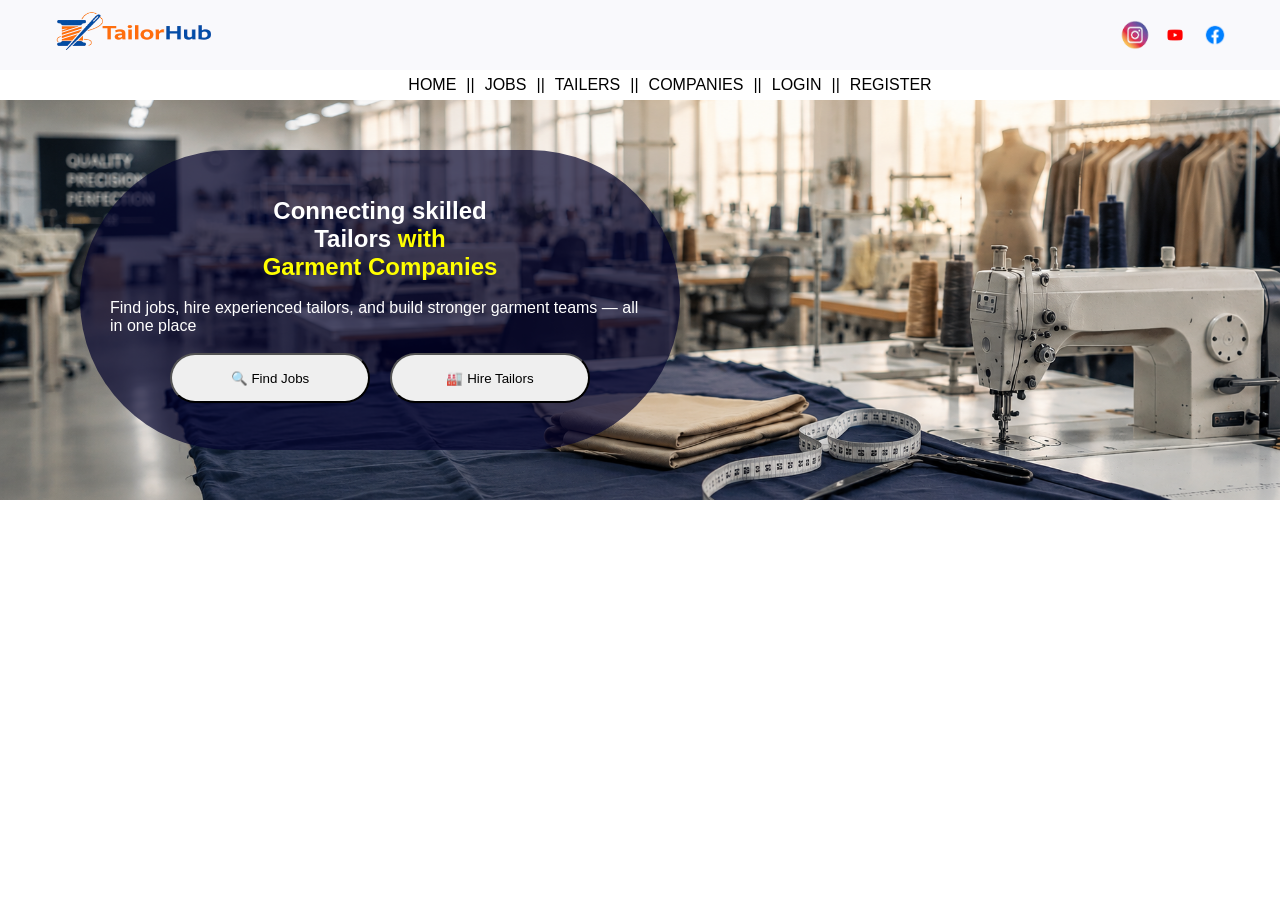
==== project/gramentsCss.html @ 6c5398ae "updated" ====
<!DOCTYPE html>
<html lang="en">
<head>
    <meta charset="UTF-8">
    <meta name="viewport" content="width=device-width, initial-scale=1.0">
    <title>garments</title>
    <link rel="stylesheet" href="../assest/styles/project.css">
</head>

<body>
        <header class="logoparent">
    <div class="logo1">
    <img src="../assest/photos/logo.PNG" alt="logo">
    </div>
    <nav>
       <div class="logo3"> 
        <a href="">HOME</a>||
         <a href="">JOBS</a>||
          <a href="">TAILERS</a>||
           <a href="">COMPANIES</a>||
           <a href="">LOGIN</a>||
            <a href="">REGISTER</a>
    </div>
</nav>

    <div class="logo2">
        <img src="../assest/photos/insta_logo-removebg-preview.png" alt="logo">
        <img src="../assest/photos/logo img2.webp" alt="logo">
        <img src="../assest/photos/fb.webp" alt="logo">
    </div>
 
</header>
<main>
   <section class="banner">
    <div class="text">
    <h1>Connecting skilled</h1>
    <h1> Tailors <span> with </span></h1>
    <h1><span>Garment Companies</span></h1>
    <br>
   
       <p> Find jobs, hire experienced tailors, and build stronger garment teams — all in one place</p>
      <br>
      <div class="btn">
       <button>🔍 Find Jobs</button>
       <button>🏭 Hire Tailors</button>
       </div>
    </div>





   </section>



</main>

   

</body>
</html>
---- assest/styles/project.css ----
*{
    margin: 0;
    padding: 0;
    box-sizing: border-box;
}
body{
    font-family: Arial, sans-serif;

}
.logoparent{
    background-color: rgba(246, 246, 251, 0.687);
    color: black;
    display: flex;
    justify-content: space-between;
    align-items: center;
    padding: 10px;
    padding-right: 50px;



}
.logo1{
   height: 50px;
    display: flex;
    justify-content: center;
    align-items: center;
    
}
.logo2{
    display: flex;
    justify-content: center;
    align-items: center;
    gap: 10px;
   
}
.logo3{
    color: black;
     position: relative;
     top: 50px;
     right: 20px;
     display: flex;
   gap: 10px;
  
}
.logo3 a{
    text-decoration: none;
    color: black;

}
.logo1 img{
    width: 250px;
    height: 130px;
   
}
.logo2 img{
    width: 30px;
    height: 30px;
}
.banner{
    margin-top: 30px;
    background-image: url(../photos/bg.PNG);
      height: 400px;
    background-size: cover;
    background-position: center;
    padding-top: 150px;
    padding-right: 500px;
    transition: 2s;
    padding-top: 200px;
    padding-left: 80px;
  }
.text{
    background-color: rgba(2, 2, 44, 0.687);
    width: 600px;
    height: 300px;
    border-radius: 500px;
    position: relative;
    bottom: 150px;
    padding: 30px;
    color: white;
    display: flex;
    flex-direction: column;
   justify-content: center;
   align-items: center;
}
.banner :hover{
    transform:scale(1.1)
    
} 
.banner img{
    height:100vh;
    
}
.banner span{
    color: yellow;
}
.btn{
    border: none;
   
    display: flex;
   gap: 20px;
  
  
}
.btn button{
      border-radius: 30px;
      height: 50px;
      width: 200px;
}
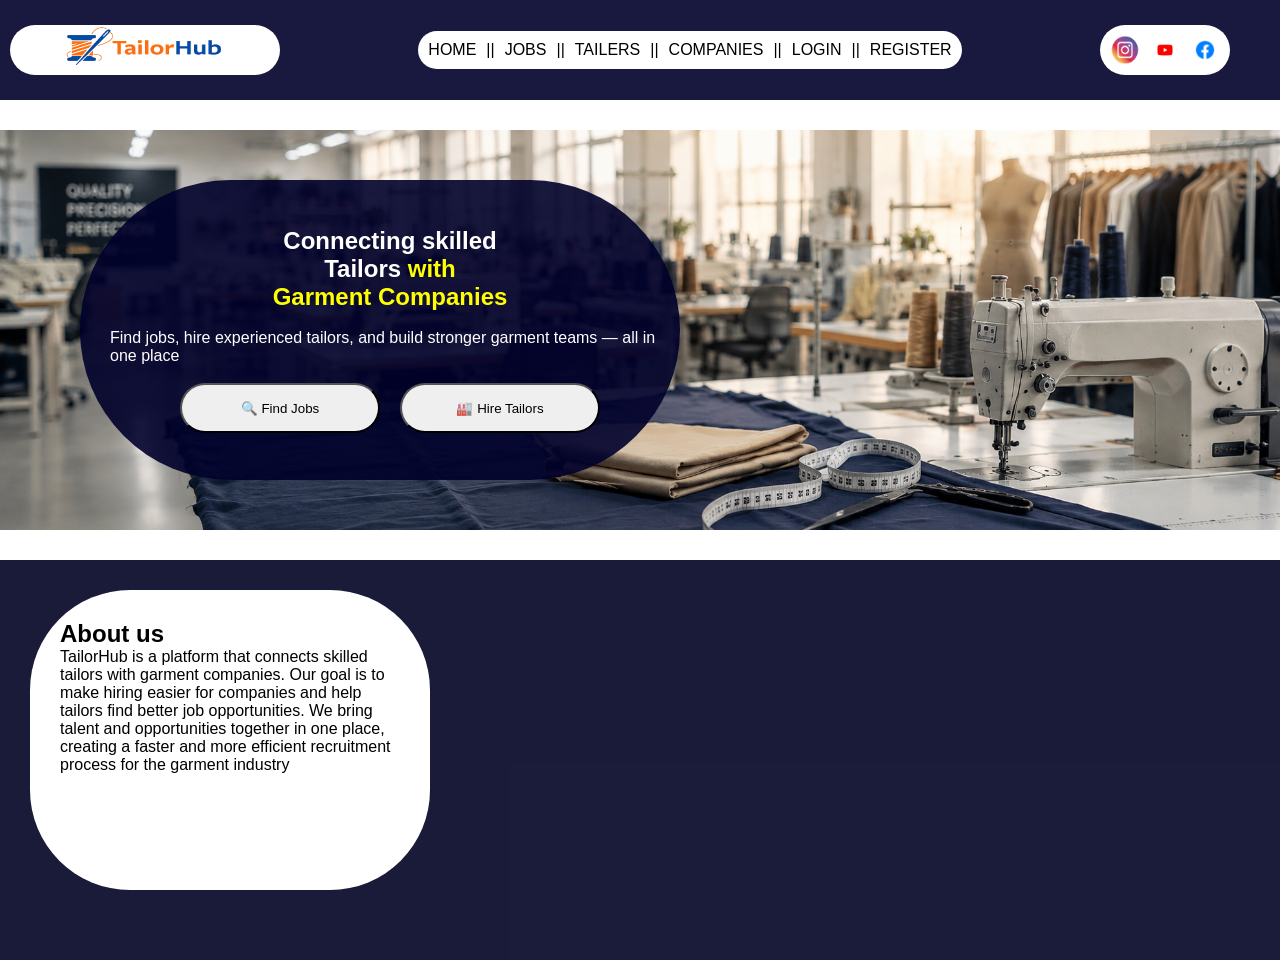
==== commit 33860471: "updated" ====
--- a/project/gramentsCss.html
+++ b/project/gramentsCss.html
@@ -45,11 +45,13 @@
        <button>🏭 Hire Tailors</button>
        </div>
     </div>
+   </section>
+   <section class="sec2">
+    <div class="secchild1">
+        <h1>About us</h1>
+        <p>TailorHub is a platform that connects skilled tailors with garment companies. Our goal is to make hiring easier for companies and help tailors find better job opportunities. We bring talent and opportunities together in one place, creating a faster and more efficient recruitment process for the garment industry</p>
 
-
-
-
-
+    </div>
    </section>
 
 
--- a/assest/styles/project.css
+++ b/assest/styles/project.css
@@ -4,48 +4,61 @@
     box-sizing: border-box;
 }
 body{
-    font-family: Arial, sans-serif;
+   font-family: 'Lucida Sans', 'Lucida Sans Regular', 'Lucida Grande', 'Lucida Sans Unicode', Geneva, Verdana, sans-serif;
 
 }
 .logoparent{
-    background-color: rgba(246, 246, 251, 0.687);
-    color: black;
+    background-color:  rgba(2, 2, 44, 0.905);
+    color: rgb(254, 250, 250);
     display: flex;
     justify-content: space-between;
     align-items: center;
     padding: 10px;
     padding-right: 50px;
+    height: 100px;
+    transition: 0.5s;
 
 
 
 }
 .logo1{
+    background-color: white;
    height: 50px;
     display: flex;
     justify-content: center;
     align-items: center;
+    border-radius: 50px;
+    padding: 10px;
     
 }
 .logo2{
+    background-color: white;
     display: flex;
     justify-content: center;
     align-items: center;
     gap: 10px;
+       border-radius: 50px;
+    padding: 10px;
    
 }
 .logo3{
     color: black;
-     position: relative;
-     top: 50px;
+    background-color: white;
      right: 20px;
      display: flex;
    gap: 10px;
+      border-radius: 50px;
+    padding: 10px;
+
   
 }
 .logo3 a{
     text-decoration: none;
     color: black;
 
+}
+.logo3 :hover{
+    transform: scale(1.1);
 }
 .logo1 img{
     width: 250px;
@@ -64,28 +77,26 @@
     background-position: center;
     padding-top: 150px;
     padding-right: 500px;
-    transition: 2s;
+   
     padding-top: 200px;
     padding-left: 80px;
   }
 .text{
-    background-color: rgba(2, 2, 44, 0.687);
+    background-color:   rgba(2, 2, 44, 0.905);
     width: 600px;
     height: 300px;
     border-radius: 500px;
     position: relative;
     bottom: 150px;
     padding: 30px;
+    padding-right: 10px;
     color: white;
     display: flex;
     flex-direction: column;
    justify-content: center;
    align-items: center;
 }
-.banner :hover{
-    transform:scale(1.1)
-    
-} 
+
 .banner img{
     height:100vh;
     
@@ -93,16 +104,42 @@
 .banner span{
     color: yellow;
 }
+
 .btn{
     border: none;
+    transition: 0.5s;
+    display: flex;
+    gap: 20px;
    
-    display: flex;
-   gap: 20px;
   
   
 }
+
+.btn :hover{
+    transform:scale(1.1);
+    background-color: yellow;
+    
+} 
+
+
+
 .btn button{
       border-radius: 30px;
       height: 50px;
       width: 200px;
-}+}
+.sec2{
+    background-color: rgba(3, 3, 37, 0.905);
+    padding: 30px;
+    margin-top: 30px;
+    height: 400px;
+
+}
+.secchild1{
+    background-color: white;
+    padding: 30px;
+    border-radius: 100px;
+    height: 300px;
+    width: 400px;
+   
+} 
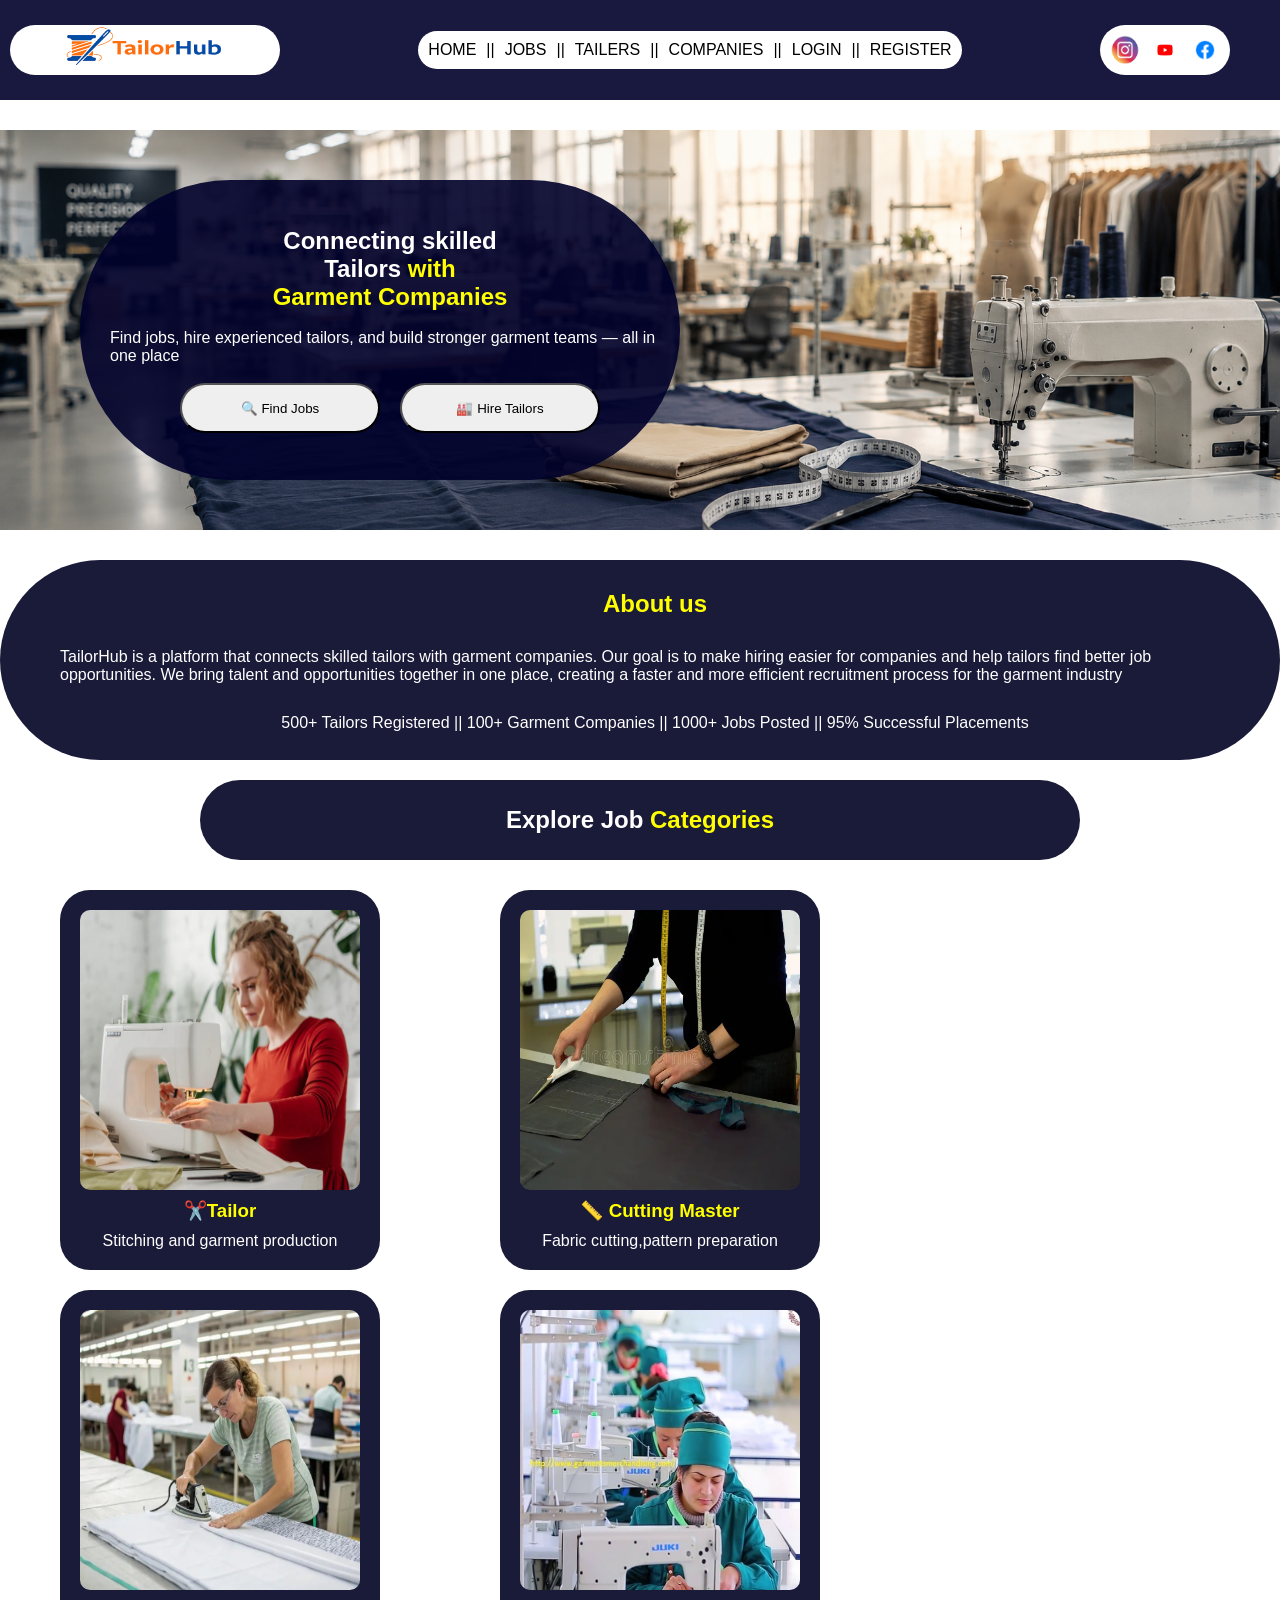
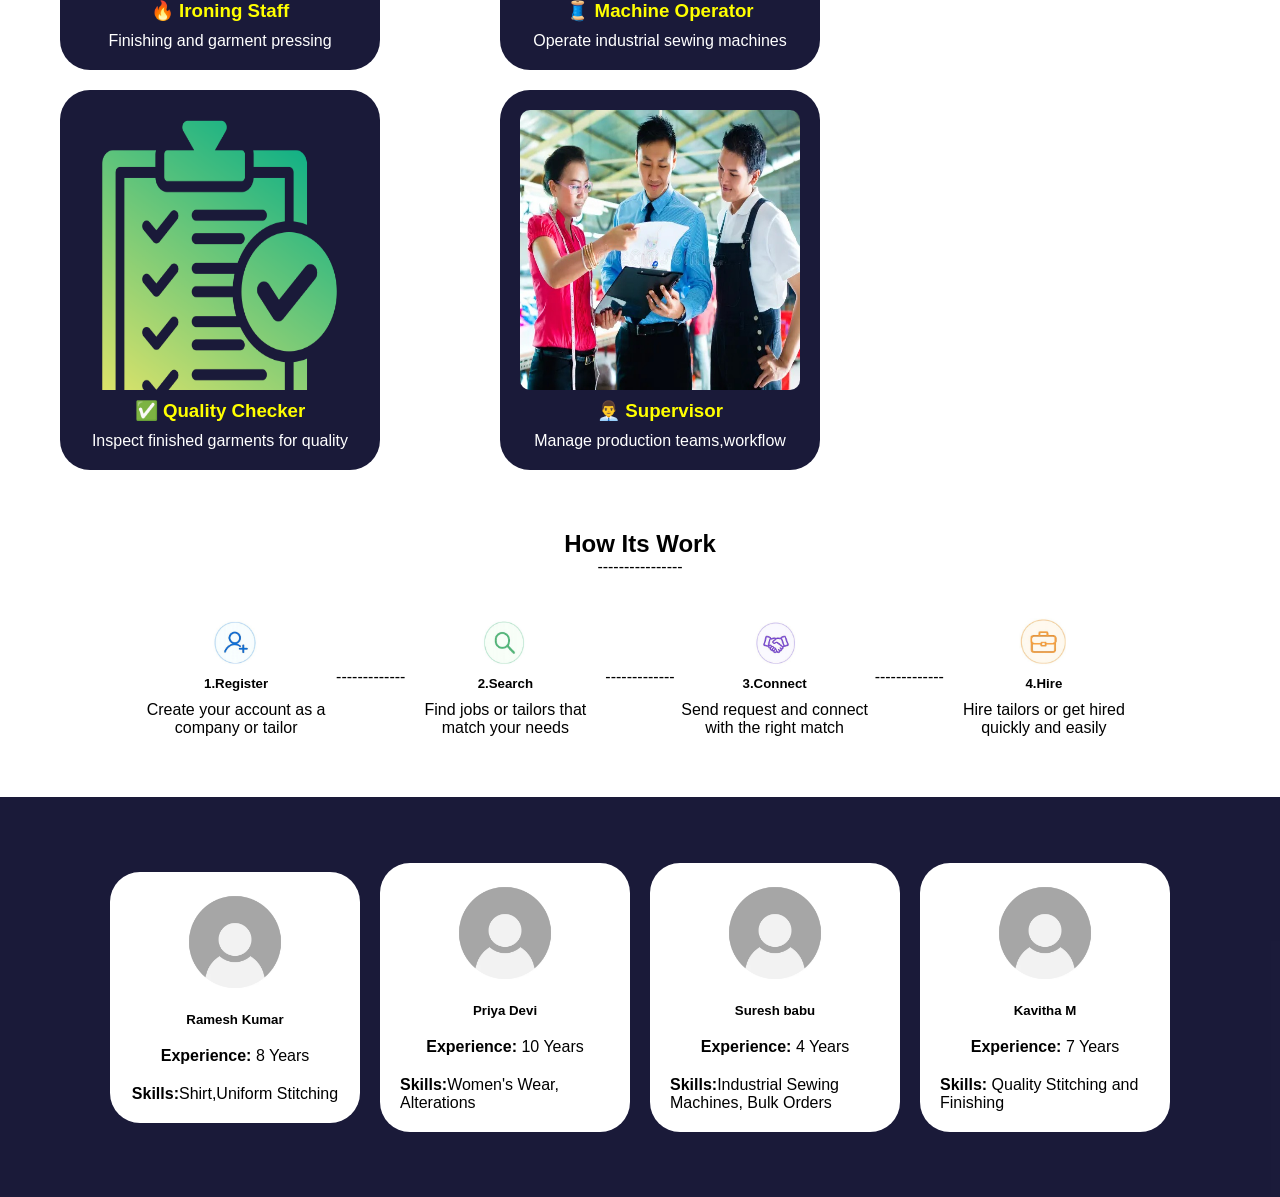
==== commit 70c81169: "updated" ====
--- a/project/gramentsCss.html
+++ b/project/gramentsCss.html
@@ -48,11 +48,111 @@
    </section>
    <section class="sec2">
     <div class="secchild1">
-        <h1>About us</h1>
+        <span><h1>About us</h1></span>
         <p>TailorHub is a platform that connects skilled tailors with garment companies. Our goal is to make hiring easier for companies and help tailors find better job opportunities. We bring talent and opportunities together in one place, creating a faster and more efficient recruitment process for the garment industry</p>
+<p>500+ Tailors Registered ||
+100+ Garment Companies ||
+1000+ Jobs Posted ||
+95% Successful Placements</p>
+    </div>
+   </section>
+   <section class="head">
+         <h1>Explore Job <span>Categories </span></h1>
+   </section>
+<section class="cardsparent">
+      <div class="cardchild">
+        <img src="../assest/photos/t1.jpg" alt="tailor">
+        <h3>✂️<span>Tailor</span> </h3>
+        <p>Stitching and garment production</p>
+      </div>
+      <div class="cardchild">
+        <img src="../assest/photos/ct1.jpg" alt="cutting master">
+        <h3>📏<span> Cutting Master</span></h3>
+        <p>Fabric cutting,pattern preparation</p>
+      </div>
+      <div class="cardchild">
+        <img src="../assest/photos/ir1.jpg" alt="">
+        <h3>🔥<span> Ironing Staff</span></h3>
+        <p>Finishing and garment pressing</p>
+      </div>
+     <div class="cardchild">
+        <img src="../assest/photos/machine opertor.jpg" alt="">
+         <h3>🧵<span> Machine Operator</span></h3>
+         <p>Operate industrial sewing machines</p>
 
     </div>
-   </section>
+    <div class="cardchild">
+        <img src="../assest/photos/qa.png" alt="">
+        <h3>✅<span> Quality Checker</span></h3>
+        <p>Inspect finished garments for quality</p>
+    </div>
+    <div class="cardchild">
+        <img src="../assest/photos/su1.jpg" alt="">
+        <h3>👨‍💼<span> Supervisor </span></h3>
+         <p>Manage production teams,workflow</p>
+    </div>
+
+</section>
+   <div class="div" >
+    <h2>How Its Work</h2>
+    <p>----------------</p>
+    </div>
+   
+<section class="iconparent">
+   
+    
+    <div class="iconchild">
+        <img src="../assest/photos/icon1.jpg" alt="">
+        <h5>1.Register</h5>
+        <p>Create your account as a company or tailor</p>
+    </div>
+    <div>-------------</div>
+    <div class="iconchild">
+        <img src="../assest/photos/icon2.jpg" alt="">
+        <h5>2.Search</h5>
+        <p>Find jobs or tailors that match your needs</p>
+    </div>
+     <div>-------------</div>
+    <div class="iconchild">
+        <img src="../assest/photos/icon3.jpg" alt="">
+        <h5>3.Connect</h5>
+        <p>Send request and connect with the right match</p>
+    </div>
+     <div>-------------</div>
+    <div class="iconchild">
+        <img src="../assest/photos/icon4.jpg" alt="">
+        <h5>4.Hire</h5>
+        <p>Hire tailors or get hired quickly and easily</p>
+    </div>
+</section>
+
+<section class="tailorpro">
+     <div class="tailorpro2">
+        <img src="../assest/photos/emptyprofile.avif" alt="">
+        <h5>Ramesh Kumar</h5>
+        <p><b>Experience:</b> 8 Years</p>
+        <p><b>Skills:</b>Shirt,Uniform Stitching</p>
+     </div>
+      <div class="tailorpro2">
+        <img src="../assest/photos/emptyprofile.avif" alt="">
+        <h5>Priya Devi</h5>
+        <p><b>Experience:</b> 10 Years</p>
+        <p><b>Skills:</b>Women's Wear, Alterations</p>
+      </div>
+       <div class="tailorpro2">
+        <img src="../assest/photos/emptyprofile.avif" alt="">
+        <h5>Suresh babu</h5>
+         <p><b>Experience:</b> 4 Years</p>
+        <p><b>Skills:</b>Industrial Sewing Machines, Bulk Orders</p>
+       </div>
+        <div class="tailorpro2">
+            <img src="../assest/photos/emptyprofile.avif" alt="">
+            <h5>Kavitha M</h5>
+             <p><b>Experience:</b> 7 Years</p>
+        <p><b>Skills:</b> Quality Stitching and Finishing</p>
+        </div>
+        
+</section>
 
 
 
--- a/assest/styles/project.css
+++ b/assest/styles/project.css
@@ -132,14 +132,138 @@
     background-color: rgba(3, 3, 37, 0.905);
     padding: 30px;
     margin-top: 30px;
+    height: 200px;
+    border-radius: 100px;
+
+}
+.secchild1{
+    color: white;
+      display: flex;
+      flex-direction: column;
+    justify-content: center;
+    align-items: center;
+    gap: 30px;
+    padding-left: 30px;
+}
+
+.secchild1 span{
+    color: yellow;
+}
+.head{
+    background-color: rgba(3, 3, 37, 0.905);
+   color: white;
+   display: flex;
+   justify-content: center;
+   align-items: center;
+   margin: 20px;
+   margin-left: 200px;
+   margin-right: 200px;
+   border-radius: 50px;
+   height: 80px;
+}
+.head span{
+    color: yellow;
+
+}
+.cardsparent{
+    
+    padding: 10px;
+    display: flex;
+    gap: 20px;
+    flex-wrap: wrap;
+    transition: 0.5s ease;
+
+    
+
+}
+.cardchild{
+    background-color: rgba(3, 3, 37, 0.905);
+    margin-left: 50px;
+    margin-right: 50px;
+    color: white;
+    padding: 20px;
+    border-radius: 30px;
+    display: flex;
+    flex-direction: column;
+    justify-content: center;
+    align-items: center;
+    gap: 10px;
+
+    
+}
+
+
+.cardsparent img{
+    width: 280px;
+    height: 280px;
+    border-radius: 10px;
+}
+.cardchild span{
+    color: yellow;
+}
+.cardchild:hover{
+    transform: scale(1.05);
+    box-shadow: 0px 5px 20px rgba(0,0,0,0.5);
+}
+.div{
+    display: flex;
+    justify-content: center;
+    align-items: center;
+    margin-top: 50px;
+    flex-direction: column;
+}
+
+.iconparent{
+    display: flex;
+    justify-content:center ;
+    align-items: center;
+  font-size:medium;
+  padding: 50px;
+  position: relative;
+  bottom: 10px;
+
+
+
+}
+.iconchild{
+    display: flex;
+    flex-direction: column;
+    gap: 10px;
+    flex-wrap: wrap;
+    justify-content: center;
+    align-items: center;
+    width: 200px;
+    text-align: center;
+
+}
+.iconparent img{
+    height: 50px;
+    width: 50px;
+}
+.tailorpro{
+    background-color: rgba(3, 3, 37, 0.905);
+    display: flex;
+    padding: 20px;
+    justify-content: center;
+    align-items: center;
+    gap: 20px;
     height: 400px;
 
-}
-.secchild1{
-    background-color: white;
-    padding: 30px;
-    border-radius: 100px;
-    height: 300px;
-    width: 400px;
-   
-} +
+}
+.tailorpro2{
+    background-color: white;
+    display: flex;
+    flex-direction: column;
+    justify-content: center;
+    align-items: center;
+    flex-wrap: wrap;
+    width: 250px;
+    gap: 20px;
+    padding: 20px;
+    border-radius: 30PX;
+}
+.tailorpro img{
+    width: 100px;
+    height: 100px;
+}
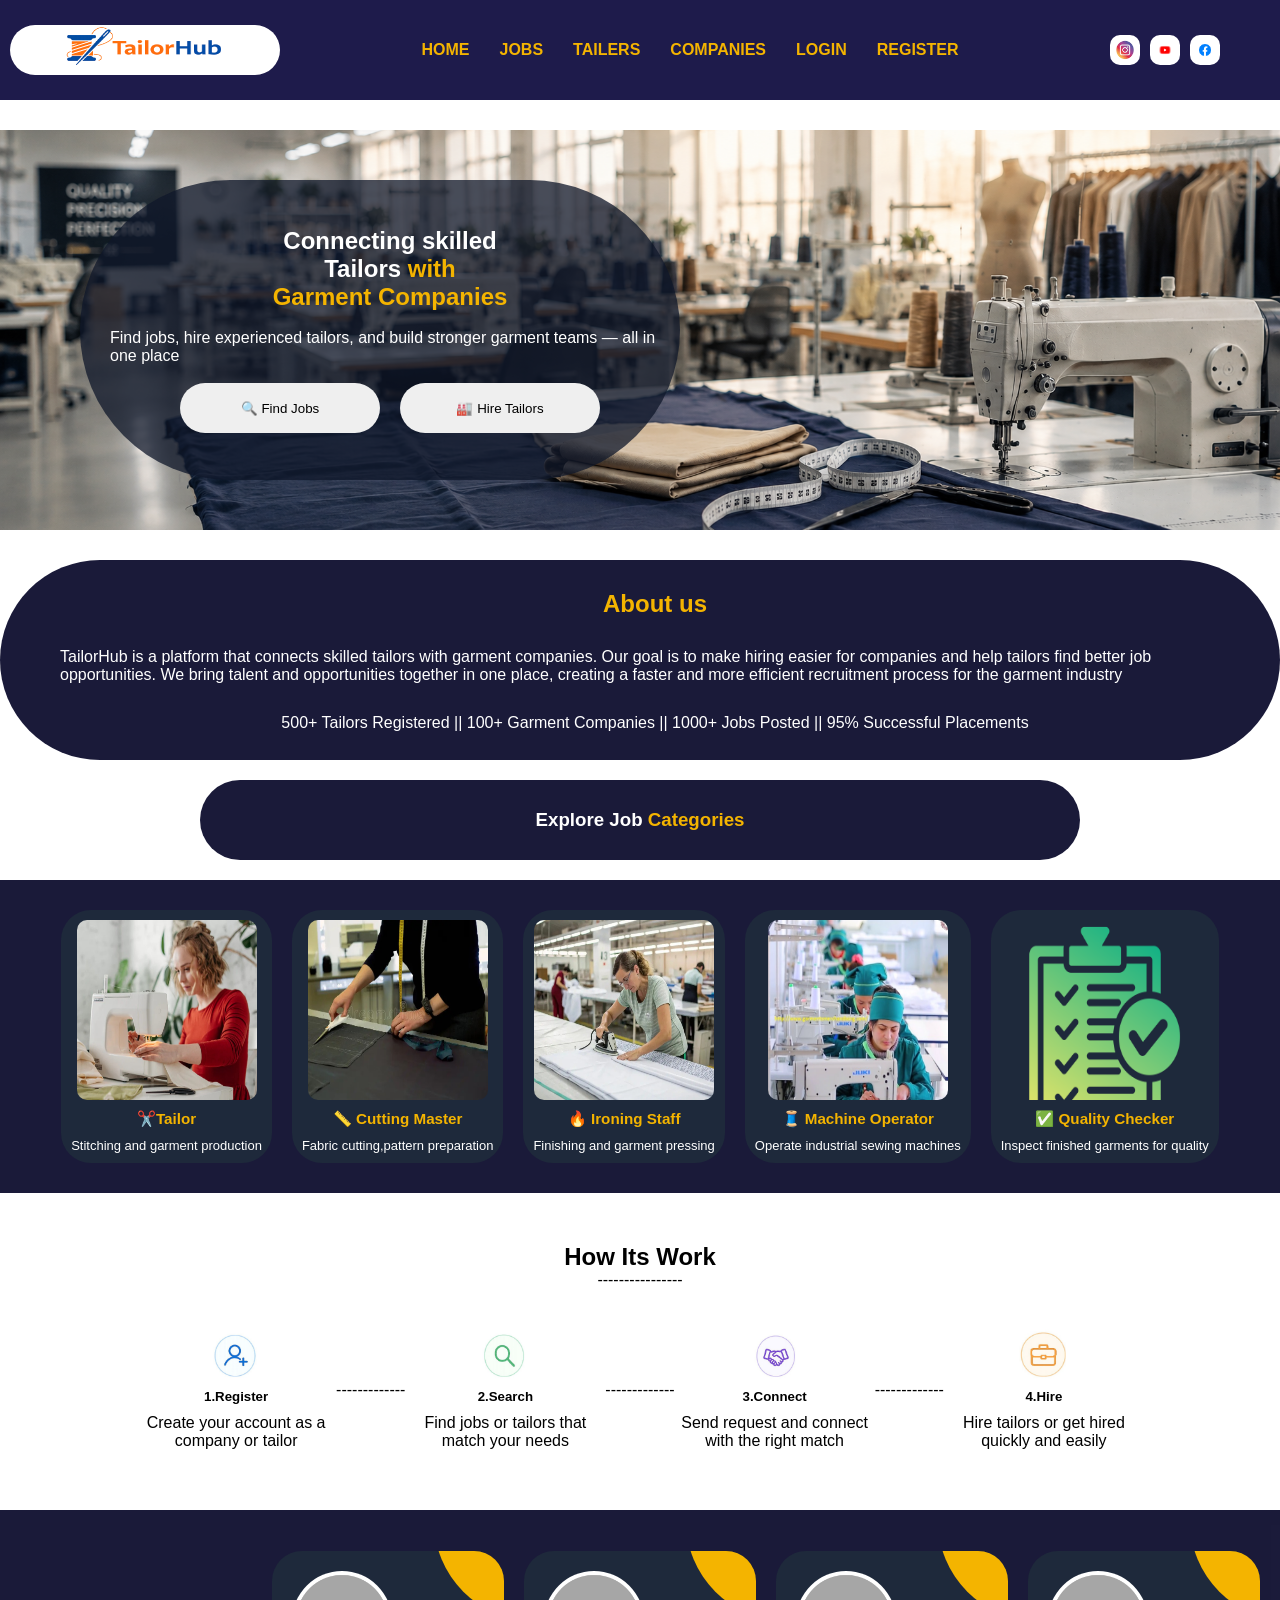
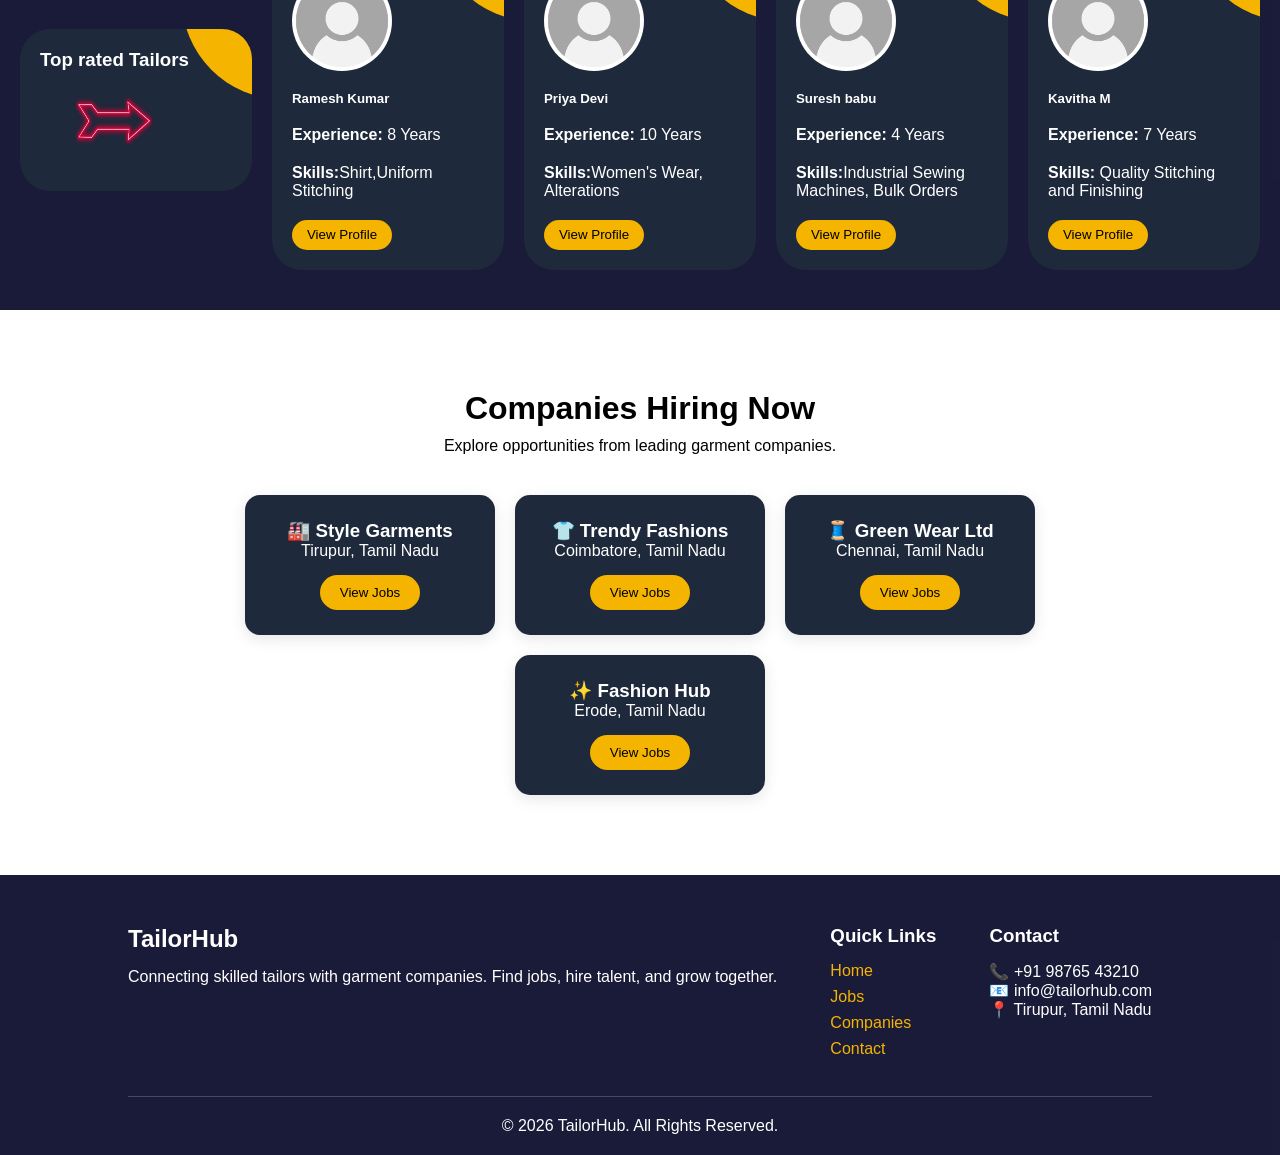
==== commit 9187f5da: "'updated" ====
--- a/project/gramentsCss.html
+++ b/project/gramentsCss.html
@@ -14,19 +14,19 @@
     </div>
     <nav>
        <div class="logo3"> 
-        <a href="">HOME</a>||
-         <a href="">JOBS</a>||
-          <a href="">TAILERS</a>||
-           <a href="">COMPANIES</a>||
-           <a href="">LOGIN</a>||
+        <a href="">HOME</a>
+         <a href="">JOBS</a>
+          <a href="">TAILERS</a>
+           <a href="">COMPANIES</a>
+           <a href="">LOGIN</a>
             <a href="">REGISTER</a>
     </div>
 </nav>
 
     <div class="logo2">
-        <img src="../assest/photos/insta_logo-removebg-preview.png" alt="logo">
-        <img src="../assest/photos/logo img2.webp" alt="logo">
-        <img src="../assest/photos/fb.webp" alt="logo">
+        <img  class="logo4" src="../assest/photos/insta_logo-removebg-preview.png" alt="logo" width="50px" height="50px">
+        <img  class="logo4" src="../assest/photos/logo img2.webp" alt="logo"  width="50px" height="50px">
+        <img  class="logo4" src="../assest/photos/fb.webp" alt="logo"  width="50px" height="50px">
     </div>
  
 </header>
@@ -57,7 +57,7 @@
     </div>
    </section>
    <section class="head">
-         <h1>Explore Job <span>Categories </span></h1>
+         <h3>Explore Job <span>Categories </span></h3>
    </section>
 <section class="cardsparent">
       <div class="cardchild">
@@ -86,11 +86,7 @@
         <h3>✅<span> Quality Checker</span></h3>
         <p>Inspect finished garments for quality</p>
     </div>
-    <div class="cardchild">
-        <img src="../assest/photos/su1.jpg" alt="">
-        <h3>👨‍💼<span> Supervisor </span></h3>
-         <p>Manage production teams,workflow</p>
-    </div>
+ 
 
 </section>
    <div class="div" >
@@ -126,37 +122,114 @@
     </div>
 </section>
 
+
 <section class="tailorpro">
+    <div class="tailorpro2">
+        <div style="display: flex;flex-direction: column; justify-content: center; align-items: center;">
+        <h3>Top rated Tailors</h3>
+        <img src="../assest/photos/arrow.webp" alt="">
+        </div>
+    </div>
      <div class="tailorpro2">
         <img src="../assest/photos/emptyprofile.avif" alt="">
         <h5>Ramesh Kumar</h5>
         <p><b>Experience:</b> 8 Years</p>
         <p><b>Skills:</b>Shirt,Uniform Stitching</p>
+        <button>View Profile</button>
      </div>
       <div class="tailorpro2">
         <img src="../assest/photos/emptyprofile.avif" alt="">
         <h5>Priya Devi</h5>
         <p><b>Experience:</b> 10 Years</p>
         <p><b>Skills:</b>Women's Wear, Alterations</p>
+         <button>View Profile</button>
       </div>
        <div class="tailorpro2">
         <img src="../assest/photos/emptyprofile.avif" alt="">
         <h5>Suresh babu</h5>
          <p><b>Experience:</b> 4 Years</p>
         <p><b>Skills:</b>Industrial Sewing Machines, Bulk Orders</p>
+         <button>View Profile</button>
        </div>
         <div class="tailorpro2">
             <img src="../assest/photos/emptyprofile.avif" alt="">
             <h5>Kavitha M</h5>
              <p><b>Experience:</b> 7 Years</p>
         <p><b>Skills:</b> Quality Stitching and Finishing</p>
+         <button>View Profile</button>
         </div>
         
 </section>
+<section class="companies">
+    <h2>Companies Hiring Now</h2>
+    <p>Explore opportunities from leading garment companies.</p>
+
+    <div class="company-container">
+
+        <div class="company-card">
+            <h3>🏭 Style Garments</h3>
+            <p>Tirupur, Tamil Nadu</p>
+            <button>View Jobs</button>
+        </div>
+
+        <div class="company-card">
+            <h3>👕 Trendy Fashions</h3>
+            <p>Coimbatore, Tamil Nadu</p>
+            <button>View Jobs</button>
+        </div>
+
+        <div class="company-card">
+            <h3>🧵 Green Wear Ltd</h3>
+            <p>Chennai, Tamil Nadu</p>
+            <button>View Jobs</button>
+        </div>
+
+        <div class="company-card">
+            <h3>✨ Fashion Hub</h3>
+            <p>Erode, Tamil Nadu</p>
+            <button>View Jobs</button>
+        </div>
+
+    </div>
+</section>
 
 
 
 </main>
+<footer class="footer">
+    <div class="footer-container">
+
+        <div class="footer-about">
+            <h2>TailorHub</h2>
+            <p>
+                Connecting skilled tailors with garment companies.
+                Find jobs, hire talent, and grow together.
+            </p>
+        </div>
+
+        <div class="footer-links">
+            <h3>Quick Links</h3>
+            <a href="#">Home</a>
+            <a href="#">Jobs</a>
+            <a href="#">Companies</a>
+            <a href="#">Contact</a>
+        </div>
+
+        <div class="footer-contact">
+            <h3>Contact</h3>
+            <p>📞 +91 98765 43210</p>
+            <p>📧 info@tailorhub.com</p>
+            <p>📍 Tirupur, Tamil Nadu</p>
+        </div>
+
+      
+    </div>
+
+    <div class="footer-bottom">
+        <p>© 2026 TailorHub. All Rights Reserved.</p>
+    </div>
+</footer>
+ 
 
    
 
--- a/assest/styles/project.css
+++ b/assest/styles/project.css
@@ -4,11 +4,11 @@
     box-sizing: border-box;
 }
 body{
-   font-family: 'Lucida Sans', 'Lucida Sans Regular', 'Lucida Grande', 'Lucida Sans Unicode', Geneva, Verdana, sans-serif;
+   font-family: 'Inter', sans-serif;
 
 }
 .logoparent{
-    background-color:  rgba(2, 2, 44, 0.905);
+    background-color:#1E1B4B;
     color: rgb(254, 250, 250);
     display: flex;
     justify-content: space-between;
@@ -32,29 +32,35 @@
     
 }
 .logo2{
-    background-color: white;
-    display: flex;
+   
+    display: flex;
+    flex-direction: row;
     justify-content: center;
     align-items: center;
     gap: 10px;
-       border-radius: 50px;
+    border-radius: 50px;
     padding: 10px;
    
 }
 .logo3{
-    color: black;
-    background-color: white;
-     right: 20px;
-     display: flex;
-   gap: 10px;
-      border-radius: 50px;
-    padding: 10px;
-
-  
+   
+    right: 20px;
+    display: flex;
+    gap: 30px;
+    border-radius: 50px;
+    padding: 10px;
+   font-weight: bold;
+}
+.logo4{
+   background-color: white;
+   padding: 5px;
+   border-radius: 10px;
+   width: 50px;
+   height: 50px;
 }
 .logo3 a{
     text-decoration: none;
-    color: black;
+    color: #f4b400;
 
 }
 .logo3 :hover{
@@ -68,6 +74,7 @@
 .logo2 img{
     width: 30px;
     height: 30px;
+
 }
 .banner{
     margin-top: 30px;
@@ -82,7 +89,7 @@
     padding-left: 80px;
   }
 .text{
-    background-color:   rgba(2, 2, 44, 0.905);
+    background-color:    rgba(15,23,42,0.75);
     width: 600px;
     height: 300px;
     border-radius: 500px;
@@ -102,31 +109,27 @@
     
 }
 .banner span{
-    color: yellow;
+ color: #f4b400;
 }
 
 .btn{
     border: none;
-    transition: 0.5s;
+    transition: 0.01s ease;
     display: flex;
     gap: 20px;
-   
-  
-  
 }
 
 .btn :hover{
-    transform:scale(1.1);
-    background-color: yellow;
+    transform:translateY(-5px) scale(1.05);
+    background-color: #f4b400;
     
 } 
-
-
 
 .btn button{
       border-radius: 30px;
       height: 50px;
       width: 200px;
+      border: none;
 }
 .sec2{
     background-color: rgba(3, 3, 37, 0.905);
@@ -147,7 +150,7 @@
 }
 
 .secchild1 span{
-    color: yellow;
+     color: #f4b400;
 }
 .head{
     background-color: rgba(3, 3, 37, 0.905);
@@ -162,47 +165,49 @@
    height: 80px;
 }
 .head span{
-    color: yellow;
+     color: #f4b400;
 
 }
 .cardsparent{
     
-    padding: 10px;
+    padding: 30px;
     display: flex;
     gap: 20px;
     flex-wrap: wrap;
     transition: 0.5s ease;
+    background-color:  rgba(3, 3, 37, 0.905);
+    justify-content: center;
 
     
 
 }
 .cardchild{
-    background-color: rgba(3, 3, 37, 0.905);
-    margin-left: 50px;
-    margin-right: 50px;
-    color: white;
-    padding: 20px;
+    background-color:#1E293B;
+    transition: 0.3s ease;
+    color:white;
+    padding: 10px;
     border-radius: 30px;
     display: flex;
     flex-direction: column;
     justify-content: center;
     align-items: center;
     gap: 10px;
+    font-size: small;
 
     
 }
 
 
 .cardsparent img{
-    width: 280px;
-    height: 280px;
+    width: 180px;
+    height: 180px;
     border-radius: 10px;
 }
 .cardchild span{
-    color: yellow;
+     color: #f4b400;
 }
 .cardchild:hover{
-    transform: scale(1.05);
+    transform: translateY(-10px)  scale(1.05);
     box-shadow: 0px 5px 20px rgba(0,0,0,0.5);
 }
 .div{
@@ -240,6 +245,8 @@
     height: 50px;
     width: 50px;
 }
+
+
 .tailorpro{
     background-color: rgba(3, 3, 37, 0.905);
     display: flex;
@@ -252,18 +259,121 @@
 
 }
 .tailorpro2{
-    background-color: white;
-    display: flex;
-    flex-direction: column;
-    justify-content: center;
-    align-items: center;
+    background-color:#1E293B;
+    color: white;
+    display: flex;
+    flex-direction: column;
+    justify-content: center;
+    align-items: start;
     flex-wrap: wrap;
     width: 250px;
     gap: 20px;
     padding: 20px;
     border-radius: 30PX;
+    position: relative;
+    overflow: hidden;
+    transition: 0.3s ease;
 }
 .tailorpro img{
     width: 100px;
     height: 100px;
+    border-radius: 100px;
+}
+.tailorpro2::before{
+    content: "";
+    background-color: #f4b400;
+    width: 200px;
+    height: 200px;
+    border-radius: 100px;
+    position: absolute;
+    top: -130px;
+    right: -130px;
+}
+.tailorpro2:hover{
+    transform: translateY(-10px);
+
+}
+.tailorpro2  button{
+    width: 100px;
+    height: 30px;
+    display: flex;
+    justify-content: center;
+    align-items: center;
+    border-radius: 30px;
+    cursor:pointer;
+    background-color: #f4b400;
+    border: none;
+}
+.companies{
+    padding:80px 10%;
+    text-align:center;
+}
+
+.companies h2{
+    font-size:2rem;
+    margin-bottom:10px;
+}
+
+.company-container{
+    display:flex;
+    justify-content:center;
+    gap:20px;
+    flex-wrap:wrap;
+    margin-top:40px;
+}
+
+.company-card{
+    width:250px;
+    padding:25px;
+    border-radius:15px;
+    background-color:#1E293B;
+    box-shadow:0 4px 15px rgba(0,0,0,0.1);
+    transition:0.3s;
+    color: white;
+}
+
+.company-card:hover{
+    transform:translateY(-8px);
+}
+
+.company-card button{
+    margin-top:15px;
+    padding:10px 20px;
+    border:none;
+    border-radius:25px;
+    background:#f4b400;
+    cursor:pointer;
+}
+.footer{
+    background: rgba(3, 3, 37, 0.905);
+    color:white;
+    padding:50px 10% 20px;
+}
+
+.footer-container{
+    display:flex;
+    justify-content:space-between;
+    flex-wrap:wrap;
+    gap:30px;
+}
+
+.footer h2,
+.footer h3{
+    margin-bottom:15px;
+}
+
+.footer-links a{
+    display:block;
+    color: #f4b400;
+    text-decoration:none;
+    margin:8px 0;
+    cursor: pointer;
+}
+
+
+.footer-bottom{
+    text-align:center;
+    margin-top:30px;
+    padding-top:20px;
+    border-top:1px solid rgba(255,255,255,0.2);
 }
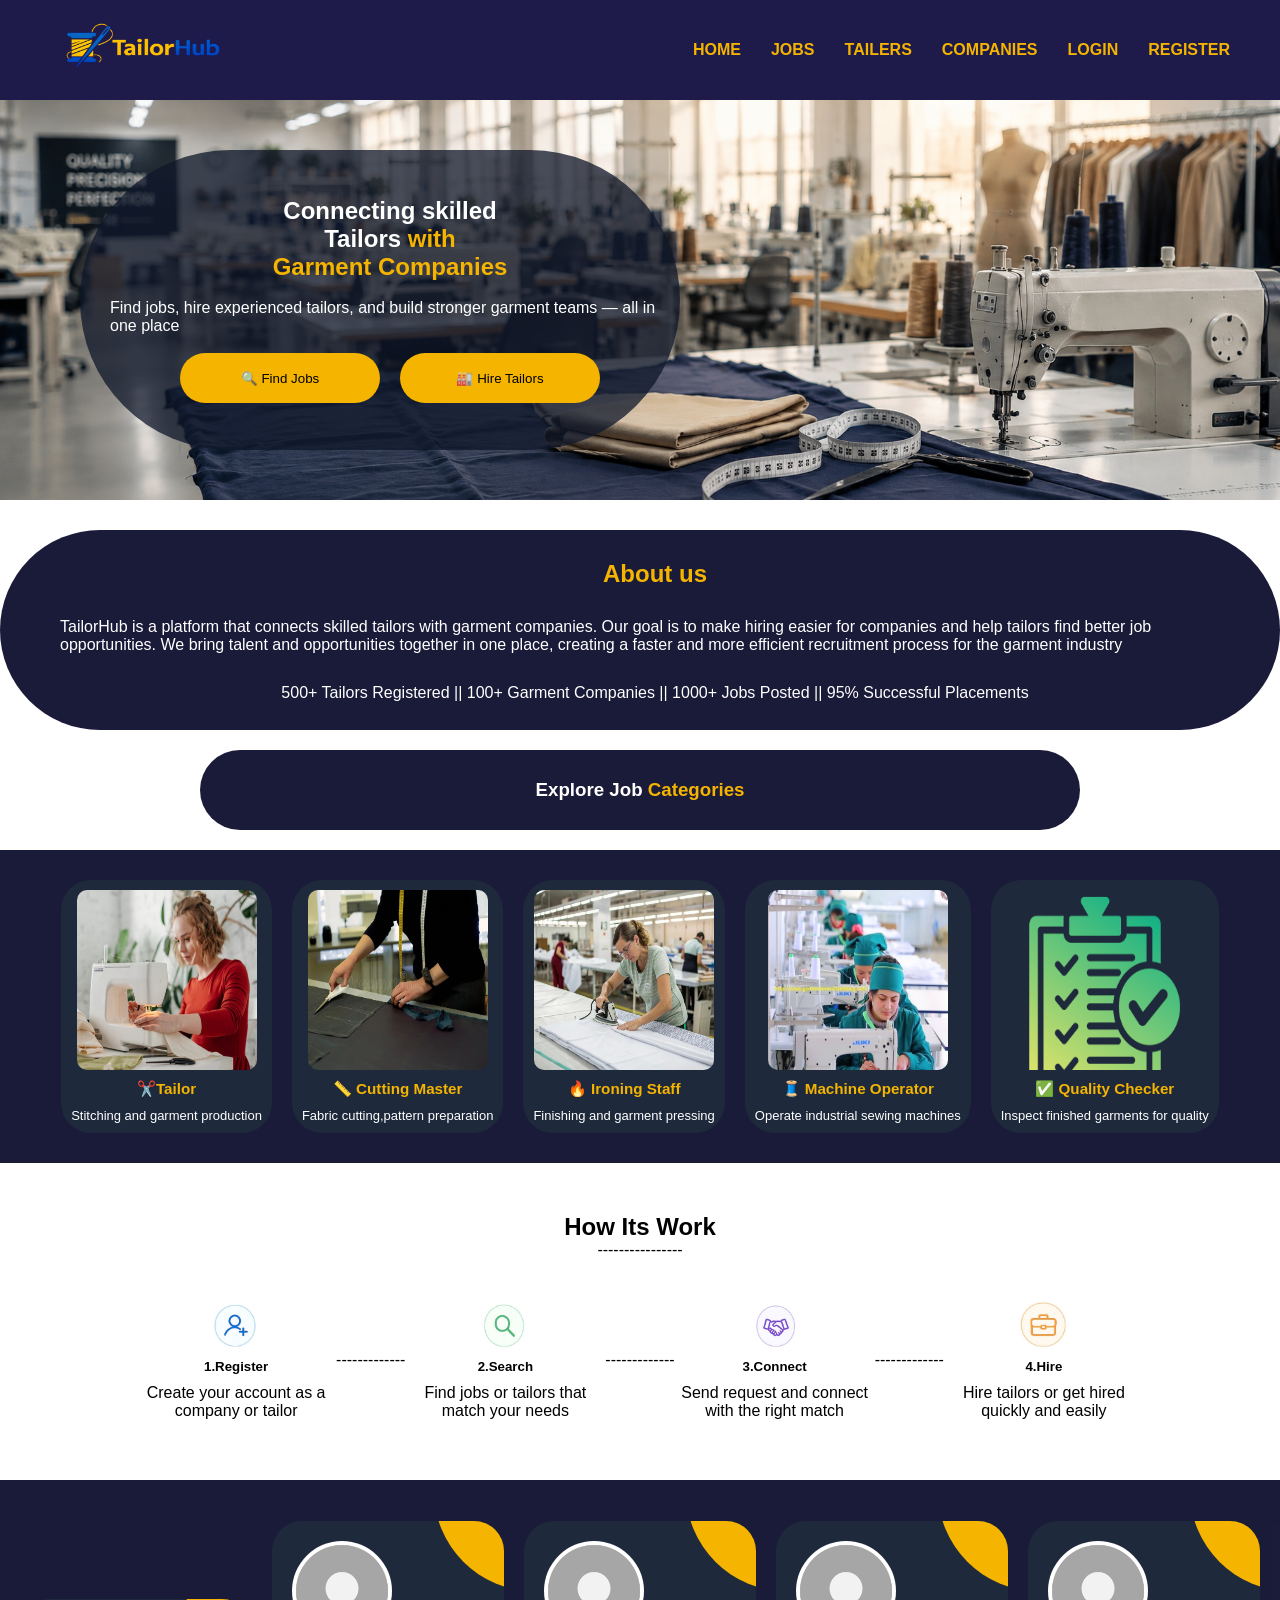
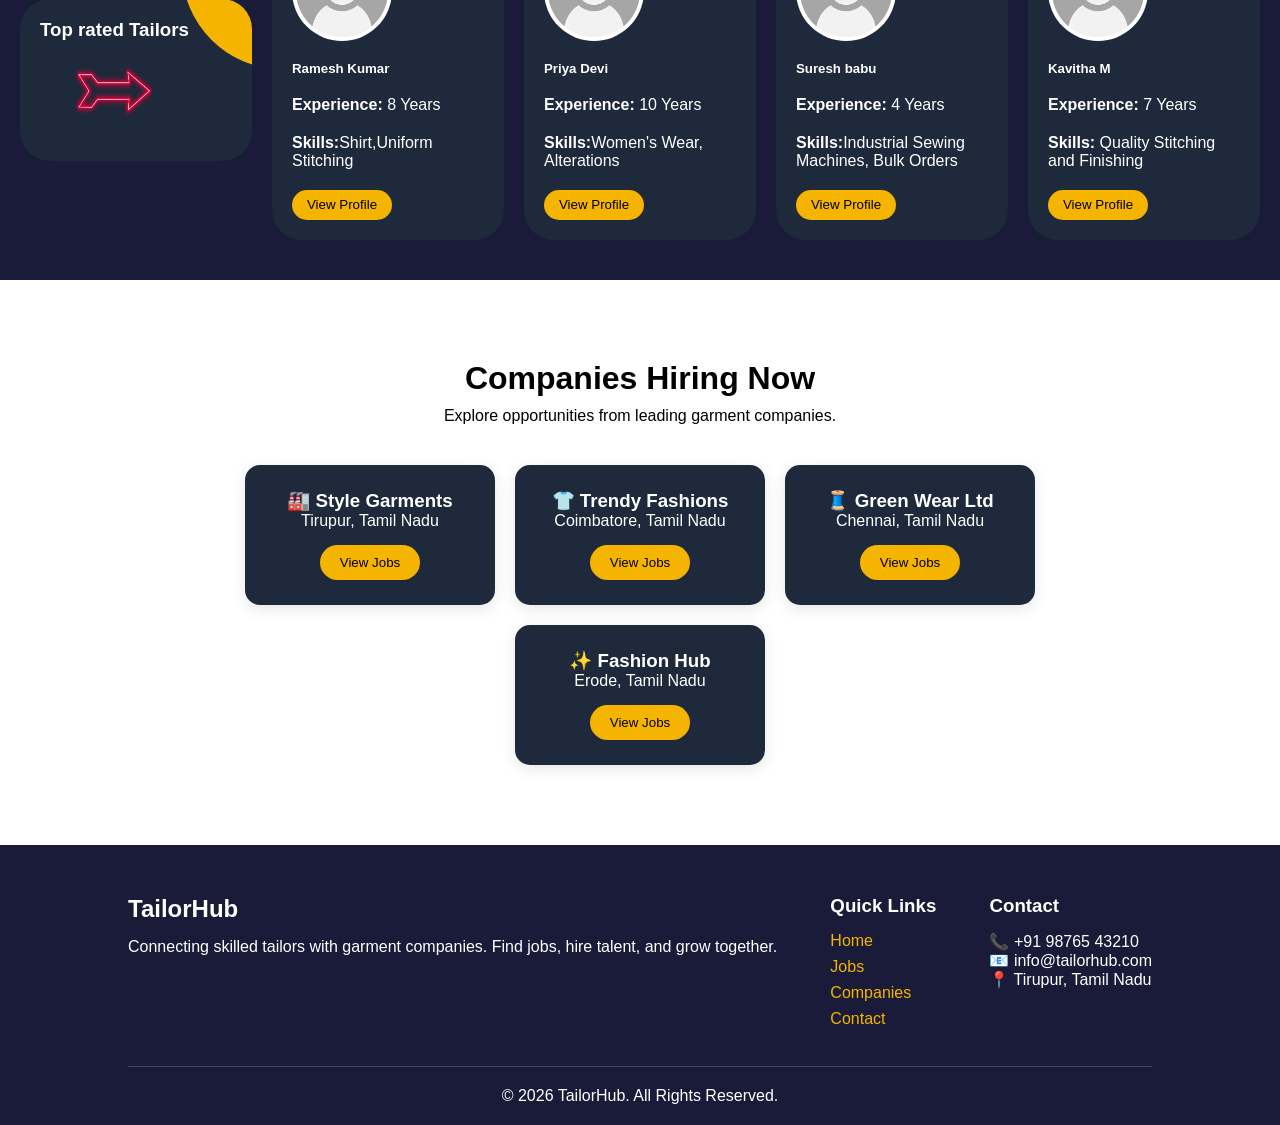
==== commit bf75dcdb: "updated" ====
--- a/project/gramentsCss.html
+++ b/project/gramentsCss.html
@@ -8,28 +8,23 @@
 </head>
 
 <body>
-        <header class="logoparent">
-    <div class="logo1">
-    <img src="../assest/photos/logo.PNG" alt="logo">
+        <header class="logoparent" >
+    <div class="logo1"  >
+    <img src="../assest/photos/logo22.png" alt="logo">
     </div>
     <nav>
        <div class="logo3"> 
-        <a href="">HOME</a>
-         <a href="">JOBS</a>
-          <a href="">TAILERS</a>
-           <a href="">COMPANIES</a>
-           <a href="">LOGIN</a>
-            <a href="">REGISTER</a>
+        <a href="#home">HOME</a>
+         <a href="#job">JOBS</a>
+          <a href="#tailers">TAILERS</a>
+           <a href="#companies">COMPANIES</a>
+           <a href="login.html">LOGIN</a>
+            <a href="registerform.html">REGISTER</a>
     </div>
 </nav>
 
-    <div class="logo2">
-        <img  class="logo4" src="../assest/photos/insta_logo-removebg-preview.png" alt="logo" width="50px" height="50px">
-        <img  class="logo4" src="../assest/photos/logo img2.webp" alt="logo"  width="50px" height="50px">
-        <img  class="logo4" src="../assest/photos/fb.webp" alt="logo"  width="50px" height="50px">
-    </div>
  
-</header>
+</header id="home" >
 <main>
    <section class="banner">
     <div class="text">
@@ -47,19 +42,19 @@
     </div>
    </section>
    <section class="sec2">
-    <div class="secchild1">
+    <div  id="job" class="secchild1">
         <span><h1>About us</h1></span>
         <p>TailorHub is a platform that connects skilled tailors with garment companies. Our goal is to make hiring easier for companies and help tailors find better job opportunities. We bring talent and opportunities together in one place, creating a faster and more efficient recruitment process for the garment industry</p>
-<p>500+ Tailors Registered ||
+<p >500+ Tailors Registered ||
 100+ Garment Companies ||
 1000+ Jobs Posted ||
 95% Successful Placements</p>
     </div>
    </section>
-   <section class="head">
+   <section class="head" >
          <h3>Explore Job <span>Categories </span></h3>
    </section>
-<section class="cardsparent">
+<section class="cardsparent" >
       <div class="cardchild">
         <img src="../assest/photos/t1.jpg" alt="tailor">
         <h3>✂️<span>Tailor</span> </h3>
@@ -94,7 +89,7 @@
     <p>----------------</p>
     </div>
    
-<section class="iconparent">
+<section class="iconparent" >
    
     
     <div class="iconchild">
@@ -118,12 +113,12 @@
     <div class="iconchild">
         <img src="../assest/photos/icon4.jpg" alt="">
         <h5>4.Hire</h5>
-        <p>Hire tailors or get hired quickly and easily</p>
-    </div>
-</section>
-
-
-<section class="tailorpro">
+        <p id="tailers">Hire tailors or get hired quickly and easily</p>
+    </div>
+</section>
+
+
+<section class="tailorpro" >
     <div class="tailorpro2">
         <div style="display: flex;flex-direction: column; justify-content: center; align-items: center;">
         <h3>Top rated Tailors</h3>
@@ -151,16 +146,16 @@
         <p><b>Skills:</b>Industrial Sewing Machines, Bulk Orders</p>
          <button>View Profile</button>
        </div>
-        <div class="tailorpro2">
+        <div class="tailorpro2" >
             <img src="../assest/photos/emptyprofile.avif" alt="">
             <h5>Kavitha M</h5>
              <p><b>Experience:</b> 7 Years</p>
         <p><b>Skills:</b> Quality Stitching and Finishing</p>
-         <button>View Profile</button>
+         <button id="companies">View Profile</button >
         </div>
         
 </section>
-<section class="companies">
+<section class="companies" >
     <h2>Companies Hiring Now</h2>
     <p>Explore opportunities from leading garment companies.</p>
 
--- a/assest/styles/project.css
+++ b/assest/styles/project.css
@@ -17,12 +17,17 @@
     padding-right: 50px;
     height: 100px;
     transition: 0.5s;
+     position: fixed;
+    top: 0;
+    left: 0;
+    width: 100%;
+    z-index: 1000;
 
 
 
 }
 .logo1{
-    background-color: white;
+  
    height: 50px;
     display: flex;
     justify-content: center;
@@ -31,25 +36,15 @@
     padding: 10px;
     
 }
-.logo2{
-   
-    display: flex;
-    flex-direction: row;
-    justify-content: center;
-    align-items: center;
-    gap: 10px;
-    border-radius: 50px;
-    padding: 10px;
-   
-}
+
 .logo3{
    
     right: 20px;
     display: flex;
     gap: 30px;
     border-radius: 50px;
-    padding: 10px;
    font-weight: bold;
+   
 }
 .logo4{
    background-color: white;
@@ -65,28 +60,26 @@
 }
 .logo3 :hover{
     transform: scale(1.1);
+    color: #ffd54f;
 }
 .logo1 img{
     width: 250px;
-    height: 130px;
-   
-}
-.logo2 img{
-    width: 30px;
-    height: 30px;
-
-}
+    height: 150px;
+   
+}
+
 .banner{
-    margin-top: 30px;
+   margin-top: 100px;
     background-image: url(../photos/bg.PNG);
       height: 400px;
     background-size: cover;
     background-position: center;
-    padding-top: 150px;
+   
     padding-right: 500px;
-   
+     
     padding-top: 200px;
     padding-left: 80px;
+   
   }
 .text{
     background-color:    rgba(15,23,42,0.75);
@@ -102,6 +95,8 @@
     flex-direction: column;
    justify-content: center;
    align-items: center;
+   
+    
 }
 
 .banner img{
@@ -113,15 +108,17 @@
 }
 
 .btn{
+    
     border: none;
-    transition: 0.01s ease;
     display: flex;
     gap: 20px;
+  
+    
 }
 
 .btn :hover{
-    transform:translateY(-5px) scale(1.05);
-    background-color: #f4b400;
+    transform:translateY(-5px);
+    background-color: #ffd54f;
     
 } 
 
@@ -130,6 +127,8 @@
       height: 50px;
       width: 200px;
       border: none;
+      background-color: #f4b400;
+      transition: all 0.3s ease;
 }
 .sec2{
     background-color: rgba(3, 3, 37, 0.905);
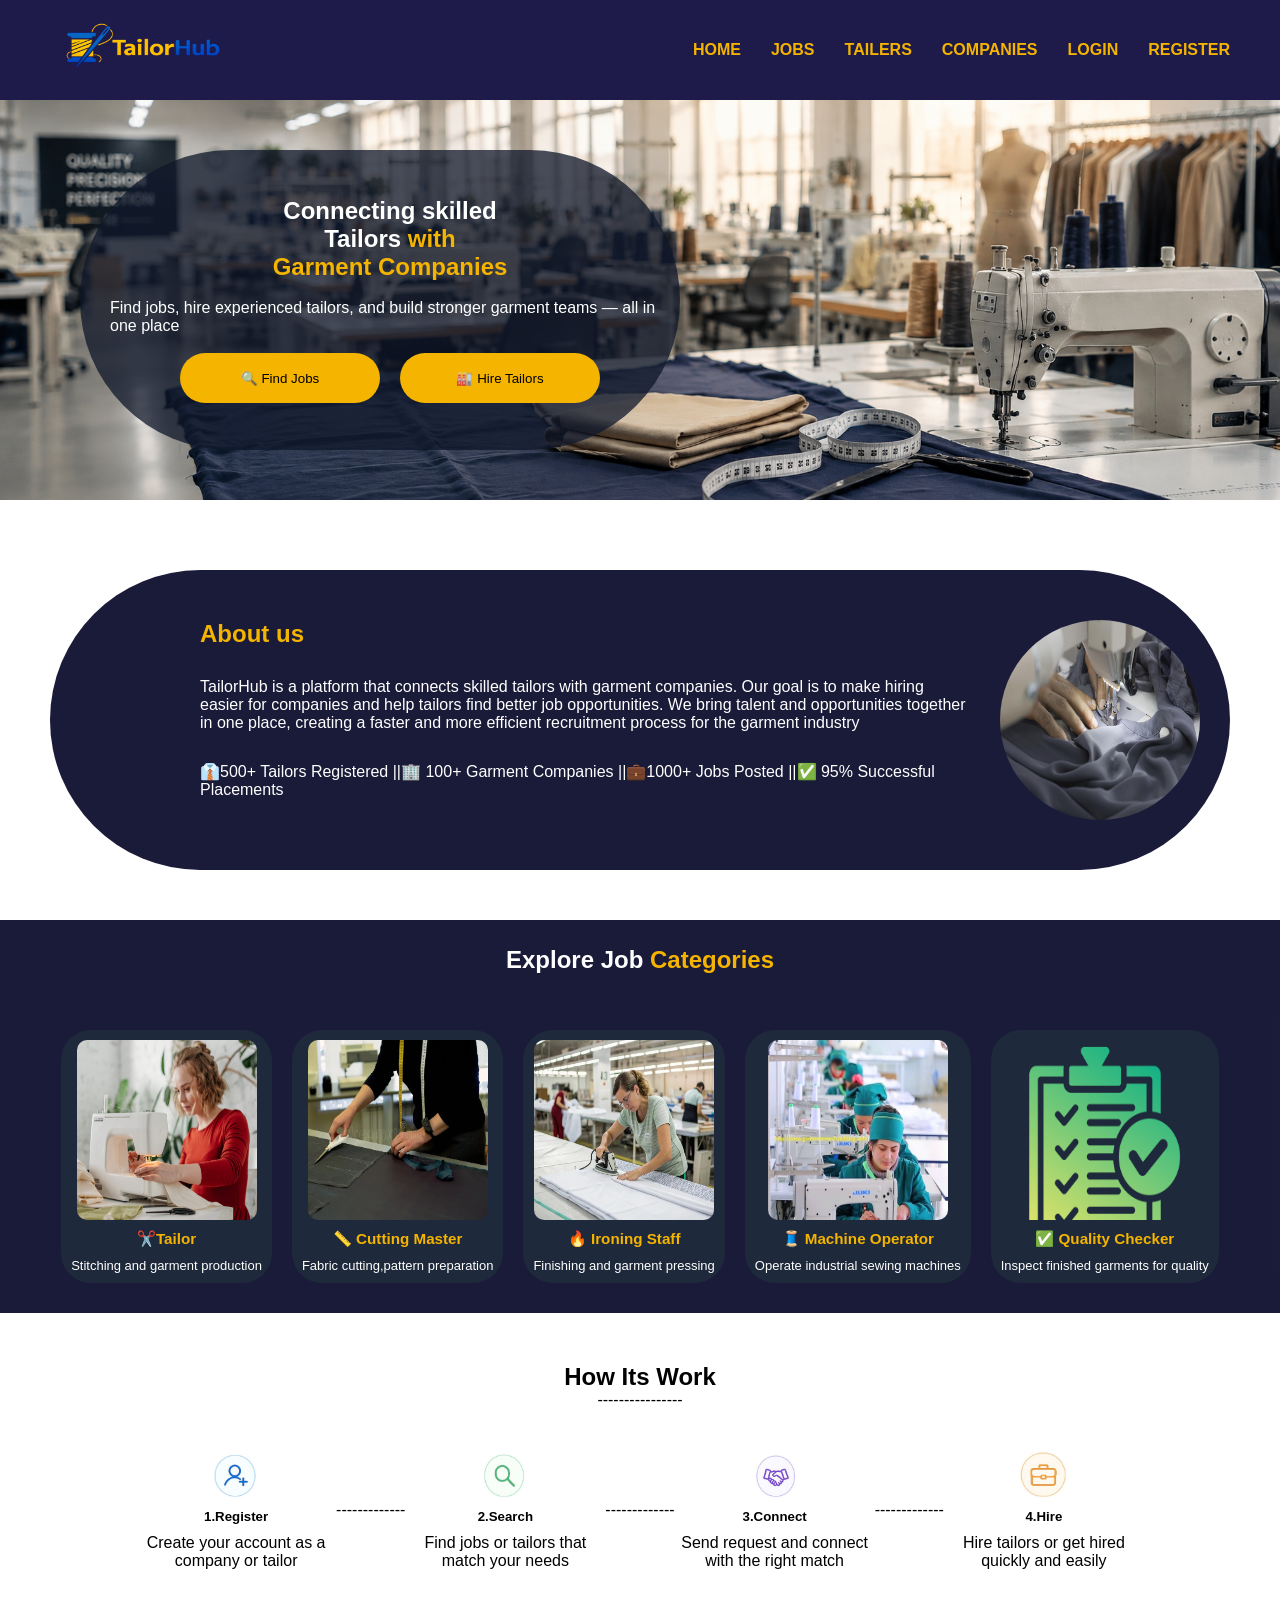
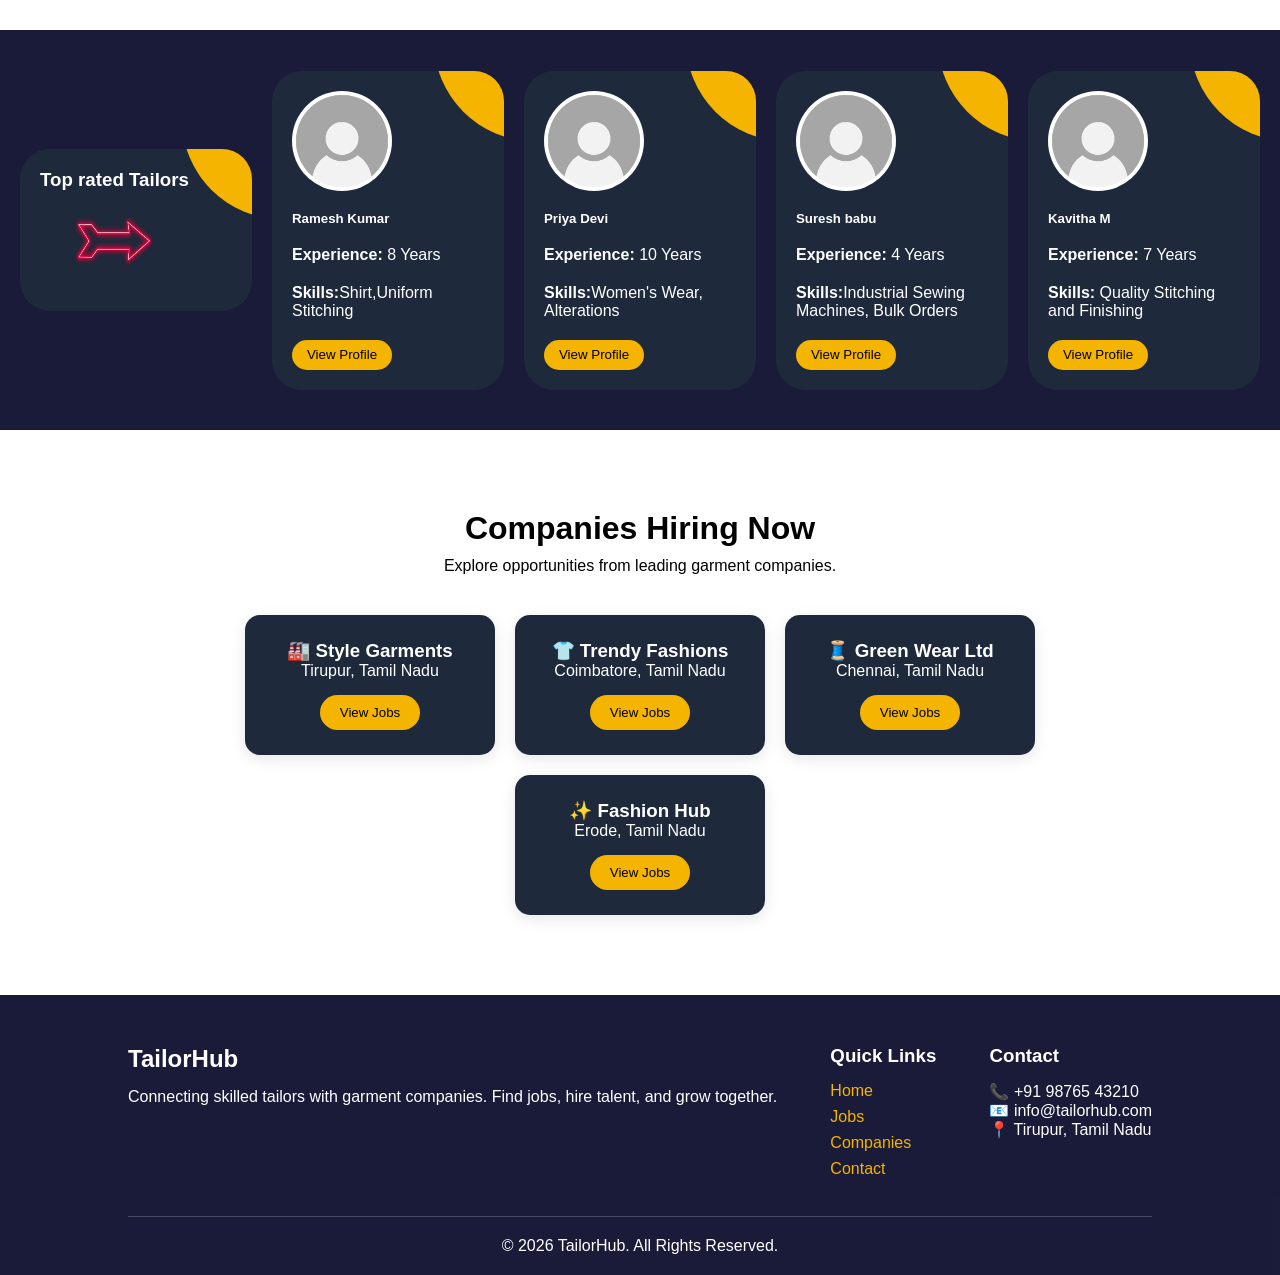
==== commit dfb49bf3: "updated" ====
--- a/project/gramentsCss.html
+++ b/project/gramentsCss.html
@@ -24,8 +24,8 @@
 </nav>
 
  
-</header id="home" >
-<main>
+</header  >
+<main id="home">
    <section class="banner">
     <div class="text">
     <h1>Connecting skilled</h1>
@@ -41,18 +41,26 @@
        </div>
     </div>
    </section>
+
+
    <section class="sec2">
-    <div  id="job" class="secchild1">
+   
+    <div   class="secchild2">
         <span><h1>About us</h1></span>
         <p>TailorHub is a platform that connects skilled tailors with garment companies. Our goal is to make hiring easier for companies and help tailors find better job opportunities. We bring talent and opportunities together in one place, creating a faster and more efficient recruitment process for the garment industry</p>
-<p >500+ Tailors Registered ||
-100+ Garment Companies ||
-1000+ Jobs Posted ||
-95% Successful Placements</p>
-    </div>
+        <p >👔500+ Tailors Registered ||🏢 100+ Garment Companies ||💼1000+ Jobs Posted ||✅ 95% Successful Placements</p>
+    </div>
+
+     <div  class="secchild1">
+        <img src="../assest/photos/about.jpg" alt="">
+    </div>
+  
    </section>
-   <section class="head" >
-         <h3>Explore Job <span>Categories </span></h3>
+  
+   
+   <section class="head"  id="job" >
+
+         <h1>Explore Job <span>Categories </span></h1>
    </section>
 <section class="cardsparent" >
       <div class="cardchild">
@@ -204,13 +212,13 @@
 
         <div class="footer-links">
             <h3>Quick Links</h3>
-            <a href="#">Home</a>
-            <a href="#">Jobs</a>
-            <a href="#">Companies</a>
-            <a href="#">Contact</a>
-        </div>
-
-        <div class="footer-contact">
+            <a href="#home">Home</a>
+            <a href="#job">Jobs</a>
+            <a href="#companies">Companies</a>
+            <a href="#contact">Contact</a>
+        </div>
+
+        <div class="footer-contact" id="contact">
             <h3>Contact</h3>
             <p>📞 +91 98765 43210</p>
             <p>📧 info@tailorhub.com</p>
--- a/assest/styles/project.css
+++ b/assest/styles/project.css
@@ -4,7 +4,7 @@
     box-sizing: border-box;
 }
 body{
-   font-family: 'Inter', sans-serif;
+   font-family: 'Montserrat', sans-serif;
 
 }
 .logoparent{
@@ -130,45 +130,71 @@
       background-color: #f4b400;
       transition: all 0.3s ease;
 }
+
+
 .sec2{
+  margin: 50px;
+ 
+    border-radius: 300px;
+    margin-top:70px;
     background-color: rgba(3, 3, 37, 0.905);
     padding: 30px;
-    margin-top: 30px;
+    display: flex;
+    justify-content: space-between;
+    height: 300px;
+   gap: 30px;
+   
+
+}
+
+.secchild1 img{
+    width: 200px;
     height: 200px;
     border-radius: 100px;
-
-}
-.secchild1{
+    position: relative;
+   top: 20px;
+}
+
+.secchild2{
     color: white;
       display: flex;
       flex-direction: column;
-    justify-content: center;
-    align-items: center;
+    justify-content: start;
+   padding-top: 20px;
     gap: 30px;
-    padding-left: 30px;
-}
-
-.secchild1 span{
+  
+    flex-wrap: wrap;
+    width: 900px;
+    height: 250px;
+    margin-left: 120px;
+    
+   
+}
+
+
+.secchild2 span{
      color: #f4b400;
 }
+
+
+
 .head{
+     margin-top:30px;
     background-color: rgba(3, 3, 37, 0.905);
    color: white;
    display: flex;
+  
+   height: 80px;
+   padding: 10px;
    justify-content: center;
    align-items: center;
-   margin: 20px;
-   margin-left: 200px;
-   margin-right: 200px;
-   border-radius: 50px;
-   height: 80px;
 }
 .head span{
      color: #f4b400;
 
 }
 .cardsparent{
-    
+     
     padding: 30px;
     display: flex;
     gap: 20px;
@@ -176,8 +202,7 @@
     transition: 0.5s ease;
     background-color:  rgba(3, 3, 37, 0.905);
     justify-content: center;
-
-    
+   
 
 }
 .cardchild{
@@ -195,6 +220,7 @@
 
     
 }
+
 
 
 .cardsparent img{
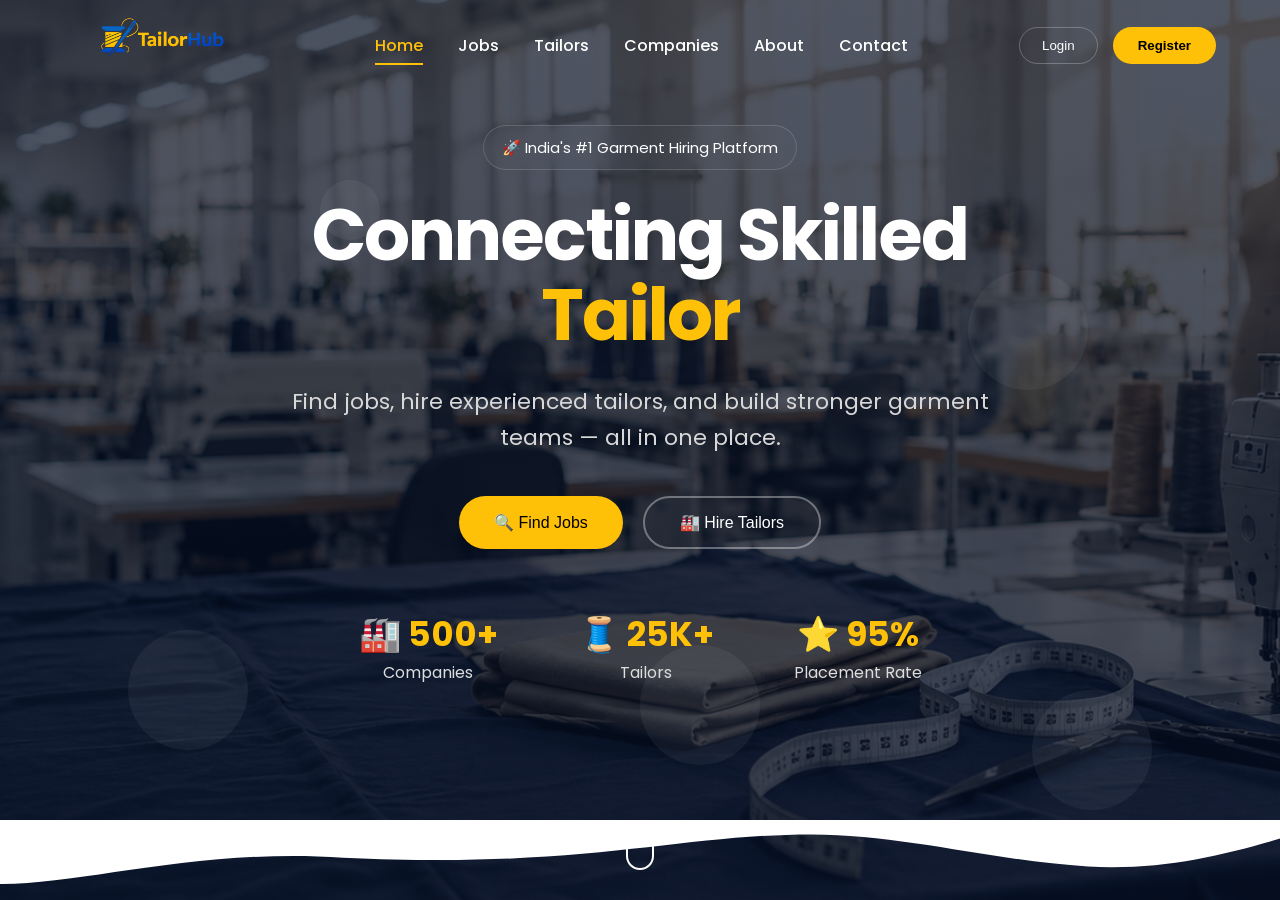
==== commit 07e85baf: "updated" ====
--- a/project/gramentsCss.html
+++ b/project/gramentsCss.html
@@ -3,238 +3,130 @@
 <head>
     <meta charset="UTF-8">
     <meta name="viewport" content="width=device-width, initial-scale=1.0">
-    <title>garments</title>
+    <title>Tailerhub</title>
+    <link rel="preconnect" href="https://fonts.googleapis.com">
+    <link rel="preconnect" href="https://fonts.gstatic.com" crossorigin>
+    <link href="https://fonts.googleapis.com/css2?family=Poppins:wght@300;400;500;600;700&display=swap" rel="stylesheet">
     <link rel="stylesheet" href="../assest/styles/project.css">
+
 </head>
+<body>
+    <header id="navbar">
 
-<body>
-        <header class="logoparent" >
-    <div class="logo1"  >
-    <img src="../assest/photos/logo22.png" alt="logo">
-    </div>
-    <nav>
-       <div class="logo3"> 
-        <a href="#home">HOME</a>
-         <a href="#job">JOBS</a>
-          <a href="#tailers">TAILERS</a>
-           <a href="#companies">COMPANIES</a>
-           <a href="login.html">LOGIN</a>
-            <a href="registerform.html">REGISTER</a>
-    </div>
-</nav>
+    <div class="container">
 
- 
-</header  >
-<main id="home">
-   <section class="banner">
-    <div class="text">
-    <h1>Connecting skilled</h1>
-    <h1> Tailors <span> with </span></h1>
-    <h1><span>Garment Companies</span></h1>
-    <br>
-   
-       <p> Find jobs, hire experienced tailors, and build stronger garment teams — all in one place</p>
-      <br>
-      <div class="btn">
-       <button>🔍 Find Jobs</button>
-       <button>🏭 Hire Tailors</button>
-       </div>
-    </div>
-   </section>
+        <a href="#" class="logo">
+            <img src="../assest/photos/logo22.png" alt="">
+        </a>
 
+        <ul class="nav-menu">
 
-   <section class="sec2">
-   
-    <div   class="secchild2">
-        <span><h1>About us</h1></span>
-        <p>TailorHub is a platform that connects skilled tailors with garment companies. Our goal is to make hiring easier for companies and help tailors find better job opportunities. We bring talent and opportunities together in one place, creating a faster and more efficient recruitment process for the garment industry</p>
-        <p >👔500+ Tailors Registered ||🏢 100+ Garment Companies ||💼1000+ Jobs Posted ||✅ 95% Successful Placements</p>
-    </div>
+            <li><a href="#home" class="active">Home</a></li>
+            <li><a href="#job">Jobs</a></li>
+            <li><a href="#tailers">Tailors</a></li>
+            <li><a href="#companies">Companies</a></li>
+            <li><a href="#about">About</a></li>
+            <li><a href="#contact">Contact</a></li>
 
-     <div  class="secchild1">
-        <img src="../assest/photos/about.jpg" alt="">
-    </div>
-  
-   </section>
-  
-   
-   <section class="head"  id="job" >
+        </ul>
 
-         <h1>Explore Job <span>Categories </span></h1>
-   </section>
-<section class="cardsparent" >
-      <div class="cardchild">
-        <img src="../assest/photos/t1.jpg" alt="tailor">
-        <h3>✂️<span>Tailor</span> </h3>
-        <p>Stitching and garment production</p>
-      </div>
-      <div class="cardchild">
-        <img src="../assest/photos/ct1.jpg" alt="cutting master">
-        <h3>📏<span> Cutting Master</span></h3>
-        <p>Fabric cutting,pattern preparation</p>
-      </div>
-      <div class="cardchild">
-        <img src="../assest/photos/ir1.jpg" alt="">
-        <h3>🔥<span> Ironing Staff</span></h3>
-        <p>Finishing and garment pressing</p>
-      </div>
-     <div class="cardchild">
-        <img src="../assest/photos/machine opertor.jpg" alt="">
-         <h3>🧵<span> Machine Operator</span></h3>
-         <p>Operate industrial sewing machines</p>
+        <div class="buttons">
 
-    </div>
-    <div class="cardchild">
-        <img src="../assest/photos/qa.png" alt="">
-        <h3>✅<span> Quality Checker</span></h3>
-        <p>Inspect finished garments for quality</p>
-    </div>
- 
+            <button class="login">
+                Login
+            </button>
 
-</section>
-   <div class="div" >
-    <h2>How Its Work</h2>
-    <p>----------------</p>
-    </div>
-   
-<section class="iconparent" >
-   
-    
-    <div class="iconchild">
-        <img src="../assest/photos/icon1.jpg" alt="">
-        <h5>1.Register</h5>
-        <p>Create your account as a company or tailor</p>
-    </div>
-    <div>-------------</div>
-    <div class="iconchild">
-        <img src="../assest/photos/icon2.jpg" alt="">
-        <h5>2.Search</h5>
-        <p>Find jobs or tailors that match your needs</p>
-    </div>
-     <div>-------------</div>
-    <div class="iconchild">
-        <img src="../assest/photos/icon3.jpg" alt="">
-        <h5>3.Connect</h5>
-        <p>Send request and connect with the right match</p>
-    </div>
-     <div>-------------</div>
-    <div class="iconchild">
-        <img src="../assest/photos/icon4.jpg" alt="">
-        <h5>4.Hire</h5>
-        <p id="tailers">Hire tailors or get hired quickly and easily</p>
-    </div>
-</section>
+            <button class="register">
+                Register
+            </button>
 
-
-<section class="tailorpro" >
-    <div class="tailorpro2">
-        <div style="display: flex;flex-direction: column; justify-content: center; align-items: center;">
-        <h3>Top rated Tailors</h3>
-        <img src="../assest/photos/arrow.webp" alt="">
-        </div>
-    </div>
-     <div class="tailorpro2">
-        <img src="../assest/photos/emptyprofile.avif" alt="">
-        <h5>Ramesh Kumar</h5>
-        <p><b>Experience:</b> 8 Years</p>
-        <p><b>Skills:</b>Shirt,Uniform Stitching</p>
-        <button>View Profile</button>
-     </div>
-      <div class="tailorpro2">
-        <img src="../assest/photos/emptyprofile.avif" alt="">
-        <h5>Priya Devi</h5>
-        <p><b>Experience:</b> 10 Years</p>
-        <p><b>Skills:</b>Women's Wear, Alterations</p>
-         <button>View Profile</button>
-      </div>
-       <div class="tailorpro2">
-        <img src="../assest/photos/emptyprofile.avif" alt="">
-        <h5>Suresh babu</h5>
-         <p><b>Experience:</b> 4 Years</p>
-        <p><b>Skills:</b>Industrial Sewing Machines, Bulk Orders</p>
-         <button>View Profile</button>
-       </div>
-        <div class="tailorpro2" >
-            <img src="../assest/photos/emptyprofile.avif" alt="">
-            <h5>Kavitha M</h5>
-             <p><b>Experience:</b> 7 Years</p>
-        <p><b>Skills:</b> Quality Stitching and Finishing</p>
-         <button id="companies">View Profile</button >
-        </div>
-        
-</section>
-<section class="companies" >
-    <h2>Companies Hiring Now</h2>
-    <p>Explore opportunities from leading garment companies.</p>
-
-    <div class="company-container">
-
-        <div class="company-card">
-            <h3>🏭 Style Garments</h3>
-            <p>Tirupur, Tamil Nadu</p>
-            <button>View Jobs</button>
-        </div>
-
-        <div class="company-card">
-            <h3>👕 Trendy Fashions</h3>
-            <p>Coimbatore, Tamil Nadu</p>
-            <button>View Jobs</button>
-        </div>
-
-        <div class="company-card">
-            <h3>🧵 Green Wear Ltd</h3>
-            <p>Chennai, Tamil Nadu</p>
-            <button>View Jobs</button>
-        </div>
-
-        <div class="company-card">
-            <h3>✨ Fashion Hub</h3>
-            <p>Erode, Tamil Nadu</p>
-            <button>View Jobs</button>
         </div>
 
     </div>
-</section>
 
 
+</header>
+<section class="hero">
 
-</main>
-<footer class="footer">
-    <div class="footer-container">
+        <div class="circles">
+        <span></span>
+        <span></span>
+        <span></span>
+        <span></span>
+        <span></span>
+    </div>
 
-        <div class="footer-about">
-            <h2>TailorHub</h2>
-            <p>
-                Connecting skilled tailors with garment companies.
-                Find jobs, hire talent, and grow together.
-            </p>
+    <div class="hero-overlay"></div>
+
+    <div class="hero-content">
+
+        <p class="tagline">🚀 India's #1 Garment Hiring Platform</p>
+
+        <h1>
+            Connecting Skilled <br>
+            <span id="typing"></span>
+        </h1>
+
+        <p class="hero-description">
+            Find jobs, hire experienced tailors, and build stronger garment teams —
+            all in one place.
+        </p>
+
+        <div class="hero-buttons">
+
+            <button class="btn-primary">
+                🔍 Find Jobs
+            </button>
+
+            <button class="btn-secondary">
+                🏭 Hire Tailors
+            </button>
+
         </div>
 
-        <div class="footer-links">
-            <h3>Quick Links</h3>
-            <a href="#home">Home</a>
-            <a href="#job">Jobs</a>
-            <a href="#companies">Companies</a>
-            <a href="#contact">Contact</a>
+        <div class="hero-stats">
+
+            <div>
+                <h2>🏭 500+</h2>
+                <span>Companies</span>
+            </div>
+
+            <div>
+                <h2>🧵 25K+</h2>
+                <span>Tailors</span>
+            </div>
+
+            <div>
+                <h2>⭐ 95%</h2>
+                <span>Placement Rate</span>
+            </div>
+
         </div>
 
-        <div class="footer-contact" id="contact">
-            <h3>Contact</h3>
-            <p>📞 +91 98765 43210</p>
-            <p>📧 info@tailorhub.com</p>
-            <p>📍 Tirupur, Tamil Nadu</p>
-        </div>
-
-      
     </div>
 
-    <div class="footer-bottom">
-        <p>© 2026 TailorHub. All Rights Reserved.</p>
+    <div class="scroll-indicator">
+        <span></span>
     </div>
-</footer>
- 
+    <div class="custom-shape-divider-bottom-hero">
+    <svg data-name="Layer 1"
+         xmlns="http://www.w3.org/2000/svg"
+         viewBox="0 0 1200 120"
+         preserveAspectRatio="none">
 
-   
+        <path
+            d="M321.39,56.44C184.74,41.87,
+            78.43,96.84,0,96V0H1200V27.35
+            c-54.79,25.6-112.86,48.58-180.91,
+            42.42-86.39-7.84-172.75-48.16-259.24-48.11
+            C634.54,21.72,548.74,74,321.39,56.44Z"
+            class="shape-fill">
+        </path>
 
+    </svg>
+</div>
+
+</section>
+    <script src="../assest/js/animation.js"></script>
 </body>
 </html>
--- a/assest/styles/project.css
+++ b/assest/styles/project.css
@@ -1,404 +1,544 @@
 *{
-    margin: 0;
-    padding: 0;
-    box-sizing: border-box;
-}
+    margin:0;
+    padding:0;
+    box-sizing:border-box;
+}
+
+html{
+    scroll-behavior:smooth;
+}
+
 body{
-   font-family: 'Montserrat', sans-serif;
-
-}
-.logoparent{
-    background-color:#1E1B4B;
-    color: rgb(254, 250, 250);
-    display: flex;
-    justify-content: space-between;
-    align-items: center;
-    padding: 10px;
-    padding-right: 50px;
-    height: 100px;
-    transition: 0.5s;
-     position: fixed;
-    top: 0;
-    left: 0;
-    width: 100%;
-    z-index: 1000;
-
-
-
-}
-.logo1{
-  
-   height: 50px;
-    display: flex;
-    justify-content: center;
-    align-items: center;
-    border-radius: 50px;
-    padding: 10px;
-    
-}
-
-.logo3{
-   
-    right: 20px;
-    display: flex;
-    gap: 30px;
-    border-radius: 50px;
-   font-weight: bold;
-   
-}
-.logo4{
-   background-color: white;
-   padding: 5px;
-   border-radius: 10px;
-   width: 50px;
-   height: 50px;
-}
-.logo3 a{
-    text-decoration: none;
-    color: #f4b400;
-
-}
-.logo3 :hover{
-    transform: scale(1.1);
-    color: #ffd54f;
-}
-.logo1 img{
-    width: 250px;
-    height: 150px;
-   
-}
-
-.banner{
-   margin-top: 100px;
-    background-image: url(../photos/bg.PNG);
-      height: 400px;
-    background-size: cover;
-    background-position: center;
-   
-    padding-right: 500px;
-     
-    padding-top: 200px;
-    padding-left: 80px;
-   
-  }
-.text{
-    background-color:    rgba(15,23,42,0.75);
-    width: 600px;
-    height: 300px;
-    border-radius: 500px;
-    position: relative;
-    bottom: 150px;
-    padding: 30px;
-    padding-right: 10px;
-    color: white;
-    display: flex;
-    flex-direction: column;
-   justify-content: center;
-   align-items: center;
-   
-    
-}
-
-.banner img{
+    font-family:'Poppins',sans-serif;
+}
+
+#navbar{
+
+    position:fixed;
+
+    top:0;
+
+    left:0;
+
+    width:100%;
+
+    z-index:9999;
+
+    transition:.4s ease;
+
+}
+
+#navbar.scrolled{
+
+    background:rgba(5,15,35,.75);
+
+    backdrop-filter:blur(18px);
+
+    box-shadow:0 10px 30px rgba(0,0,0,.25);
+
+}
+
+.container{
+
+    width:90%;
+
+    max-width:1300px;
+
+    height:90px;
+
+    margin:auto;
+
+    display:flex;
+
+    justify-content:space-between;
+
+    align-items:center;
+
+}
+
+.logo img{
+
+    width:200px;
+
+    transition:.3s;
+
+}
+
+.logo img:hover{
+
+    transform:scale(1.05);
+
+}
+
+.nav-menu{
+
+    display:flex;
+
+    gap:35px;
+
+    list-style:none;
+
+}
+
+.nav-menu a{
+
+    color:white;
+
+    text-decoration:none;
+
+    font-weight:500;
+
+    position:relative;
+
+    transition:.3s;
+
+}
+
+.nav-menu a::after{
+
+    content:"";
+
+    position:absolute;
+
+    bottom:-8px;
+
+    left:0;
+
+    width:0;
+
+    height:2px;
+
+    background:#FFC107;
+
+    transition:.4s;
+
+}
+
+.nav-menu a:hover{
+
+    color:#FFC107;
+
+}
+
+.nav-menu a:hover::after{
+
+    width:100%;
+
+}
+
+.active{
+
+    color:#FFC107 !important;
+
+}
+
+.active::after{
+
+    width:100% !important;
+
+}
+
+.buttons{
+
+    display:flex;
+
+    gap:15px;
+
+}
+
+.login{
+
+    padding:10px 22px;
+
+    border-radius:30px;
+
+    border:1px solid rgba(255,255,255,.25);
+
+    background:transparent;
+
+    color:white;
+
+    cursor:pointer;
+
+    transition:.3s;
+
+}
+
+.login:hover{
+
+    background:white;
+
+    color:#111;
+
+}
+
+.register{
+
+    padding:10px 25px;
+
+    border:none;
+
+    border-radius:30px;
+
+    background:#FFC107;
+
+    cursor:pointer;
+
+    font-weight:600;
+
+    transition:.3s;
+
+}
+
+.register:hover{
+
+    transform:translateY(-3px);
+
+    box-shadow:0 10px 20px rgba(255,193,7,.4);
+
+}
+.hero{
+
+    position:relative;
+
     height:100vh;
-    
-}
-.banner span{
- color: #f4b400;
-}
-
-.btn{
-    
-    border: none;
-    display: flex;
-    gap: 20px;
-  
-    
-}
-
-.btn :hover{
+
+    display:flex;
+
+    justify-content:center;
+
+    align-items:center;
+
+    text-align:center;
+
+    overflow:hidden;
+
+    background:
+    linear-gradient(rgba(5,15,35,.70),
+    rgba(5,15,35,.75)),
+    url("../photos/bg.PNG");
+
+    background-size:cover;
+
+    background-position:50% 50%;
+
+    transition:background-position .2s ease;
+
+    background-attachment:fixed;
+
+}
+
+.hero-content{
+
+    position:relative;
+
+    z-index:2;
+
+    color:white;
+
+    max-width:850px;
+
+    padding:20px;
+
+}
+
+.tagline{
+
+    display:inline-block;
+
+    padding:10px 18px;
+
+    background:rgba(255,255,255,.02);
+
+    border:1px solid rgba(255,255,255,.15);
+
+    border-radius:50px;
+
+    backdrop-filter:blur(10px);
+
+    margin-bottom:25px;
+
+    font-size:15px;
+
+}
+
+.hero h1{
+    font-size:72px;
+    font-weight:700;
+    line-height:1.1;
+    letter-spacing:-2px;
+}
+
+.hero h1 span{
+
+    color:#FFC107;
+
+}
+
+.hero-description{
+    max-width:700px;
+    margin:30px auto;
+    color:#d8d8d8;
+    font-size:22px;
+    line-height:36px;
+}
+
+.hero-buttons{
+
+    margin-top:40px;
+
+    display:flex;
+
+    justify-content:center;
+
+    gap:20px;
+
+    flex-wrap:wrap;
+
+}
+
+.btn-primary,
+.btn-secondary{
+
+    padding:15px 35px;
+
+    border-radius:50px;
+
+    font-size:16px;
+
+    cursor:pointer;
+
+    transition:.3s;
+
+}
+
+.btn-primary{
+
+    background:#FFC107;
+
+    border:none;
+
+}
+
+.btn-primary:hover{
+
     transform:translateY(-5px);
-    background-color: #ffd54f;
-    
-} 
-
-.btn button{
-      border-radius: 30px;
-      height: 50px;
-      width: 200px;
-      border: none;
-      background-color: #f4b400;
-      transition: all 0.3s ease;
-}
-
-
-.sec2{
-  margin: 50px;
- 
-    border-radius: 300px;
-    margin-top:70px;
-    background-color: rgba(3, 3, 37, 0.905);
-    padding: 30px;
-    display: flex;
-    justify-content: space-between;
-    height: 300px;
-   gap: 30px;
-   
-
-}
-
-.secchild1 img{
-    width: 200px;
-    height: 200px;
-    border-radius: 100px;
-    position: relative;
-   top: 20px;
-}
-
-.secchild2{
-    color: white;
-      display: flex;
-      flex-direction: column;
-    justify-content: start;
-   padding-top: 20px;
-    gap: 30px;
-  
-    flex-wrap: wrap;
-    width: 900px;
-    height: 250px;
-    margin-left: 120px;
-    
-   
-}
-
-
-.secchild2 span{
-     color: #f4b400;
-}
-
-
-
-.head{
-     margin-top:30px;
-    background-color: rgba(3, 3, 37, 0.905);
-   color: white;
-   display: flex;
-  
-   height: 80px;
-   padding: 10px;
-   justify-content: center;
-   align-items: center;
-}
-.head span{
-     color: #f4b400;
-
-}
-.cardsparent{
-     
-    padding: 30px;
-    display: flex;
-    gap: 20px;
-    flex-wrap: wrap;
-    transition: 0.5s ease;
-    background-color:  rgba(3, 3, 37, 0.905);
-    justify-content: center;
-   
-
-}
-.cardchild{
-    background-color:#1E293B;
-    transition: 0.3s ease;
+
+    box-shadow:0 15px 30px rgba(255,193,7,.45);
+
+}
+
+.btn-secondary{
+
+    background:transparent;
+
     color:white;
-    padding: 10px;
-    border-radius: 30px;
-    display: flex;
-    flex-direction: column;
-    justify-content: center;
-    align-items: center;
-    gap: 10px;
-    font-size: small;
-
-    
-}
-
-
-
-.cardsparent img{
-    width: 180px;
-    height: 180px;
-    border-radius: 10px;
-}
-.cardchild span{
-     color: #f4b400;
-}
-.cardchild:hover{
-    transform: translateY(-10px)  scale(1.05);
-    box-shadow: 0px 5px 20px rgba(0,0,0,0.5);
-}
-.div{
-    display: flex;
-    justify-content: center;
-    align-items: center;
-    margin-top: 50px;
-    flex-direction: column;
-}
-
-.iconparent{
-    display: flex;
-    justify-content:center ;
-    align-items: center;
-  font-size:medium;
-  padding: 50px;
-  position: relative;
-  bottom: 10px;
-
-
-
-}
-.iconchild{
-    display: flex;
-    flex-direction: column;
-    gap: 10px;
-    flex-wrap: wrap;
-    justify-content: center;
-    align-items: center;
-    width: 200px;
-    text-align: center;
-
-}
-.iconparent img{
-    height: 50px;
-    width: 50px;
-}
-
-
-.tailorpro{
-    background-color: rgba(3, 3, 37, 0.905);
-    display: flex;
-    padding: 20px;
-    justify-content: center;
-    align-items: center;
-    gap: 20px;
-    height: 400px;
-
-
-}
-.tailorpro2{
-    background-color:#1E293B;
-    color: white;
-    display: flex;
-    flex-direction: column;
-    justify-content: center;
-    align-items: start;
-    flex-wrap: wrap;
-    width: 250px;
-    gap: 20px;
-    padding: 20px;
-    border-radius: 30PX;
-    position: relative;
-    overflow: hidden;
-    transition: 0.3s ease;
-}
-.tailorpro img{
-    width: 100px;
-    height: 100px;
-    border-radius: 100px;
-}
-.tailorpro2::before{
-    content: "";
-    background-color: #f4b400;
-    width: 200px;
-    height: 200px;
-    border-radius: 100px;
-    position: absolute;
-    top: -130px;
-    right: -130px;
-}
-.tailorpro2:hover{
-    transform: translateY(-10px);
-
-}
-.tailorpro2  button{
-    width: 100px;
-    height: 30px;
-    display: flex;
-    justify-content: center;
-    align-items: center;
-    border-radius: 30px;
-    cursor:pointer;
-    background-color: #f4b400;
-    border: none;
-}
-.companies{
-    padding:80px 10%;
-    text-align:center;
-}
-
-.companies h2{
-    font-size:2rem;
-    margin-bottom:10px;
-}
-
-.company-container{
+
+    border:2px solid rgba(255,255,255,.35);
+
+}
+
+.btn-secondary:hover{
+
+    background:white;
+
+    color:#111;
+
+}
+
+.hero-stats{
     display:flex;
     justify-content:center;
-    gap:20px;
+    align-items:center;
+    gap:80px;
+    margin-top:60px;
+    margin-bottom:90px;   /* Pushes stats above the wave */
     flex-wrap:wrap;
-    margin-top:40px;
-}
-
-.company-card{
-    width:250px;
-    padding:25px;
-    border-radius:15px;
-    background-color:#1E293B;
-    box-shadow:0 4px 15px rgba(0,0,0,0.1);
-    transition:0.3s;
-    color: white;
-}
-
-.company-card:hover{
-    transform:translateY(-8px);
-}
-
-.company-card button{
-    margin-top:15px;
-    padding:10px 20px;
-    border:none;
-    border-radius:25px;
-    background:#f4b400;
-    cursor:pointer;
-}
-.footer{
-    background: rgba(3, 3, 37, 0.905);
-    color:white;
-    padding:50px 10% 20px;
-}
-
-.footer-container{
-    display:flex;
-    justify-content:space-between;
-    flex-wrap:wrap;
-    gap:30px;
-}
-
-.footer h2,
-.footer h3{
-    margin-bottom:15px;
-}
-
-.footer-links a{
+    position:relative;
+    z-index:5;
+}
+
+.hero-stats h2{
+
+    color:#FFC107;
+
+    font-size:34px;
+
+}
+
+.hero-stats span{
+
+    color:#ddd;
+
+}
+
+.scroll-indicator{
+
+    position:absolute;
+
+    bottom:30px;
+
+    left:50%;
+
+    transform:translateX(-50%);
+
+}
+
+.scroll-indicator span{
+
     display:block;
-    color: #f4b400;
-    text-decoration:none;
-    margin:8px 0;
-    cursor: pointer;
-}
-
-
-.footer-bottom{
-    text-align:center;
-    margin-top:30px;
-    padding-top:20px;
-    border-top:1px solid rgba(255,255,255,0.2);
+
+    width:28px;
+
+    height:48px;
+
+    border:2px solid white;
+
+    border-radius:30px;
+
+    position:relative;
+
+}
+
+.scroll-indicator span::before{
+
+    content:"";
+
+    position:absolute;
+
+    width:6px;
+
+    height:6px;
+
+    background:white;
+
+    border-radius:50%;
+
+    left:50%;
+
+    top:8px;
+
+    transform:translateX(-50%);
+
+    animation:scroll 2s infinite;
+
+}
+
+@keyframes scroll{
+
+    0%{
+
+        opacity:0;
+
+        top:8px;
+
+    }
+
+    50%{
+
+        opacity:1;
+
+    }
+
+    100%{
+
+        opacity:0;
+
+        top:28px;
+
+    }
+
+}
+.circles span{
+
+    position:absolute;
+
+    width:120px;
+
+    height:120px;
+
+    border-radius:50%;
+
+    background:rgba(255,255,255,.05);
+
+    animation:float 18s linear infinite;
+
+}
+
+.circles span:nth-child(1){
+
+    left:10%;
+    top:70%;
+
+}
+
+.circles span:nth-child(2){
+
+    left:25%;
+    top:20%;
+    width:60px;
+    height:60px;
+
+}
+
+.circles span:nth-child(3){
+
+    right:15%;
+    top:30%;
+
+}
+
+.circles span:nth-child(4){
+
+    right:10%;
+    bottom:10%;
+
+}
+
+.circles span:nth-child(5){
+
+    left:50%;
+    bottom:15%;
+
+}
+
+@keyframes float{
+
+    0%{
+
+        transform:translateY(0);
+
+    }
+
+    50%{
+
+        transform:translateY(-30px);
+
+    }
+
+    100%{
+
+        transform:translateY(0);
+
+    }
+
+}
+.custom-shape-divider-bottom-hero{
+    position:absolute;
+    bottom:0;
+    left:0;
+    width:100%;
+    overflow:hidden;
+    line-height:0;
+}
+
+.custom-shape-divider-bottom-hero svg{
+    position:relative;
+    display:block;
+    width:calc(100% + 1.3px);
+    height:80px;
+}
+
+.custom-shape-divider-bottom-hero .shape-fill{
+    fill:#ffffff;
 }
